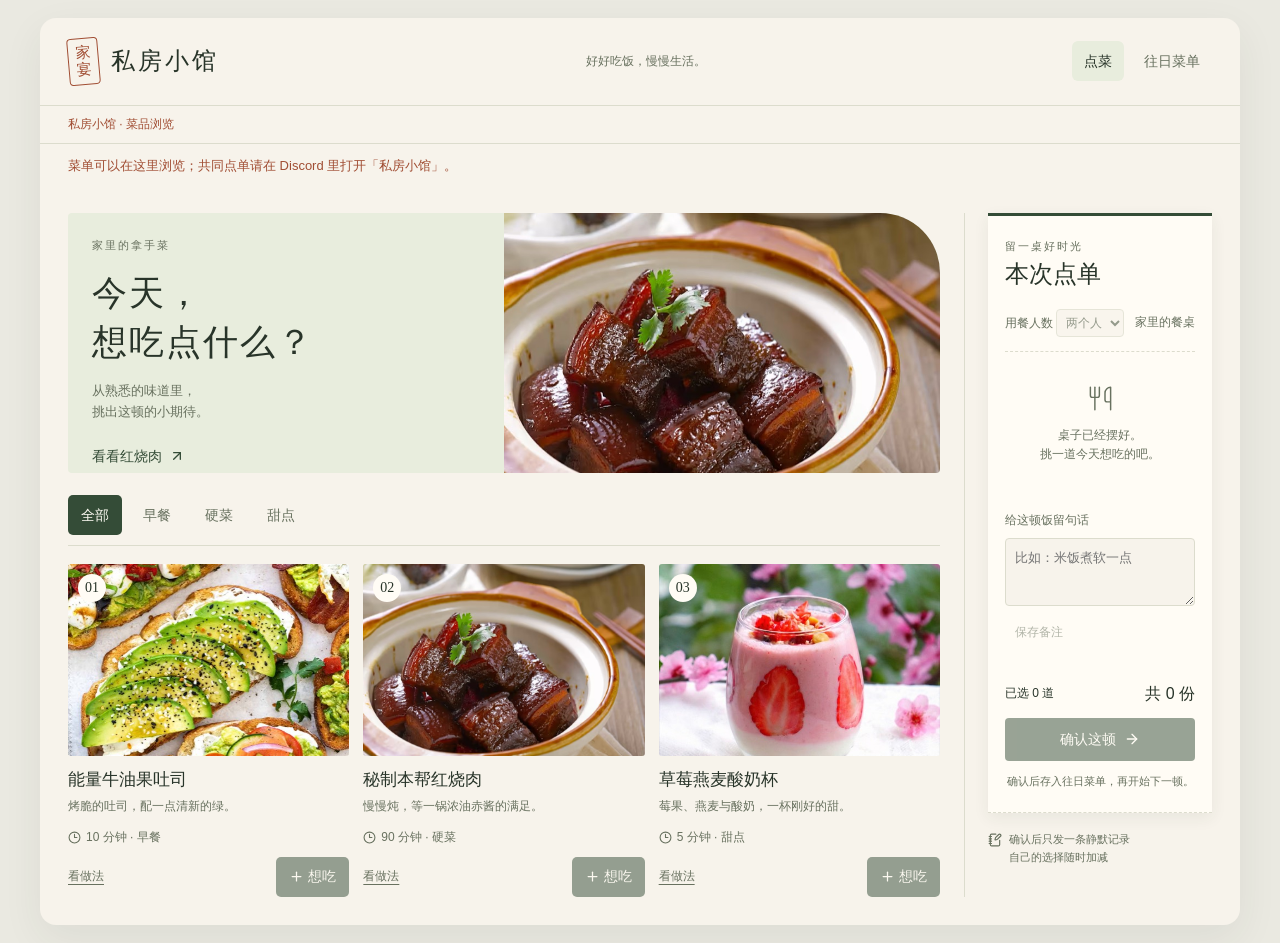
==== bistro/index.html @ d086c853 "发布私房小馆 Discord 菜单前台" ====
<!doctype html>
<html lang="zh-CN">
<head><meta charset="utf-8"><meta name="viewport" content="width=device-width,initial-scale=1,viewport-fit=cover"><meta name="color-scheme" content="light dark"><title>私房小馆 · 今天想吃什么</title><link rel="stylesheet" href="./style.css"><link rel="stylesheet" href="./app.css"><script type="module" src="./app.js"></script></head>
<body><div id="bistro-app"><div class="kitchen" aria-label="私房小馆"><header class="k-top"><div class="k-brand"><span class="k-seal" aria-hidden="true">家<br>宴</span>私房小馆</div><span class="k-caption">好好吃饭，慢慢生活。</span></header><div class="k-loading" role="status">正在摆好餐桌…</div></div></div><noscript>请开启 JavaScript 后打开私房小馆。</noscript></body>
</html>
---- bistro/style.css ----
#bistro-app .kitchen{--k-paper:light-dark(#f7f3eb,#242722);--k-panel:light-dark(#fffcf5,#30332c);--k-ink:light-dark(#283429,#ede9de);--k-sub:light-dark(#68715f,#b3b8a9);--k-rule:light-dark(#dcdccd,#4b5143);--k-green:light-dark(#344c37,#cedcb3);--k-on:light-dark(#fffdf5,#263020);--k-soft:light-dark(#e8eddd,#3b4434);--k-red:light-dark(#a14e34,#ecaa86);--k-shadow:light-dark(#2d392b12,#00000025);--k-photo-height:192px;background:var(--k-paper);color:var(--k-ink);font-family:-apple-system,BlinkMacSystemFont,"PingFang SC","Microsoft Yahei",sans-serif;font-size:14px;line-height:1.6;min-height:760px;container-type:inline-size;border-radius:16px;overflow:hidden;box-shadow:0 14px 40px var(--k-shadow)}
#bistro-app .kitchen *{box-sizing:border-box}
#bistro-app .kitchen [hidden]{display:none!important}
#bistro-app .kitchen h1,#bistro-app .kitchen h2,#bistro-app .kitchen h3,#bistro-app .kitchen p{margin:0}
#bistro-app .kitchen button,#bistro-app .kitchen select,#bistro-app .kitchen textarea{font:inherit;color:inherit}
#bistro-app .kitchen button{border:0;background:transparent;min-height:40px}
#bistro-app .kitchen button:disabled{opacity:.5;cursor:default}
#bistro-app .kitchen button:not(:disabled):hover{filter:brightness(.94)}
#bistro-app .k-top{padding:22px 116px 18px 28px;display:flex;align-items:center;gap:14px;border-bottom:1px solid var(--k-rule);flex-wrap:wrap}
#bistro-app .k-brand{font-family:"Songti SC","STSong",Georgia,serif;font-size:24px;font-weight:500;letter-spacing:3px;display:flex;align-items:center;gap:12px}
#bistro-app .k-seal{font-family:"Songti SC",serif;font-size:15px;letter-spacing:0;line-height:1.15;padding:5px 7px;border:1px solid var(--k-red);color:var(--k-red);border-radius:4px;transform:rotate(-5deg)}
#bistro-app .k-caption{font-size:12px;color:var(--k-sub)}
#bistro-app .k-preview{padding:3px 9px;border:1px solid var(--k-rule);border-radius:20px;font-size:11px;color:var(--k-sub)}
#bistro-app .k-layout{display:grid;grid-template-columns:minmax(0,1fr) 248px;gap:24px;padding:24px 28px 28px}
#bistro-app .k-main{min-width:0}
#bistro-app .k-hero{display:grid;grid-template-columns:1fr 1fr;min-height:238px;background:var(--k-soft);border-radius:4px 60px 4px 4px;overflow:hidden}
#bistro-app .k-hero-copy{padding:24px;display:flex;flex-direction:column;align-items:flex-start;justify-content:center;gap:14px}
#bistro-app .k-eyebrow{color:var(--k-sub);font-size:11px;letter-spacing:2px}
#bistro-app .k-hero h1{font:500 35px/1.4 "Songti SC","STSong",Georgia,serif;letter-spacing:2px}
#bistro-app .k-hero p{color:var(--k-sub);font-size:13px}
#bistro-app .k-hero img{display:block;width:100%;height:280px;min-height:238px;object-fit:cover}
#bistro-app .k-link{padding:0;display:inline-flex;align-items:center;gap:7px;color:var(--k-green)!important;border-bottom:1px solid var(--k-green)!important;border-radius:0}
#bistro-app .k-filters{display:flex;gap:8px;flex-wrap:wrap;align-items:center;margin:22px 0 18px;padding-bottom:10px;border-bottom:1px solid var(--k-rule)}
#bistro-app .k-filters button{padding:5px 13px;color:var(--k-sub);border-radius:5px}
#bistro-app .k-filters button[aria-pressed=true]{background:var(--k-green);color:var(--k-on)}
#bistro-app .k-grid{display:grid;grid-template-columns:repeat(3,minmax(0,1fr));gap:14px}
#bistro-app .k-dish{min-width:0}
#bistro-app .k-photo-button{padding:0;display:block;width:100%;position:relative;text-align:left;border-radius:3px;overflow:hidden;background:var(--k-soft)!important}
#bistro-app .k-photo-button img{width:100%;height:var(--k-photo-height);object-fit:cover;display:block}
#bistro-app .k-number{position:absolute;left:10px;top:10px;background:var(--k-panel);color:var(--k-ink);border-radius:50%;width:28px;height:28px;text-align:center;font:14px/28px Georgia,serif}
#bistro-app .k-dish h3{font:500 17px/1.45 "Songti SC","STSong",serif;margin:12px 0 4px}
#bistro-app .k-note{color:var(--k-sub);font-size:12px;margin:3px 0 12px!important}
#bistro-app .k-meta{display:flex;align-items:center;gap:5px;color:var(--k-sub);font-size:12px}
#bistro-app .k-meta svg{width:13px;height:13px}
#bistro-app .k-dish-bottom{display:flex;align-items:center;justify-content:space-between;gap:5px;margin-top:9px}
#bistro-app .k-add{background:var(--k-green)!important;color:var(--k-on)!important;display:inline-flex;align-items:center;justify-content:center;gap:4px;padding:7px 13px;border-radius:5px;white-space:nowrap}
#bistro-app .k-add svg{width:15px;height:15px}
#bistro-app .k-detail-link{color:var(--k-sub)!important;font-size:12px!important;padding:4px 0;text-decoration:underline;text-underline-offset:4px}
#bistro-app .k-side{border-left:1px solid var(--k-rule);padding-left:23px;min-width:0}
#bistro-app .k-ticket{background:var(--k-panel);padding:22px 17px;box-shadow:0 5px 15px var(--k-shadow);position:relative;border-top:3px solid var(--k-green);border-bottom:1px dashed var(--k-rule)}
#bistro-app .k-ticket h2{font:500 24px/1.5 "Songti SC","STSong",serif;margin-bottom:3px}
#bistro-app .k-table{display:flex;justify-content:space-between;align-items:center;border-bottom:1px dashed var(--k-rule);padding:14px 0;margin-bottom:8px}
#bistro-app .k-table label{font-size:12px;color:var(--k-sub)}
#bistro-app .k-table select{background:var(--k-paper);border:1px solid var(--k-rule);padding:5px;border-radius:4px;max-width:100%}
#bistro-app .k-empty{padding:25px 4px 31px;text-align:center;color:var(--k-sub);font-size:12px}
#bistro-app .k-empty svg{display:block;margin:0 auto 14px;width:27px;height:27px;stroke-width:1.3}
#bistro-app .k-order-row{padding:12px 0;border-bottom:1px dashed var(--k-rule)}
#bistro-app .k-order-row h3{font-size:13px;font-weight:500;margin-bottom:7px}
#bistro-app .k-quantity{display:flex;align-items:center;justify-content:space-between;font-size:12px;color:var(--k-sub)}
#bistro-app .k-stepper{display:flex;align-items:center;gap:10px}
#bistro-app .k-stepper button{width:30px;min-height:30px;border:1px solid var(--k-rule);border-radius:4px;background:var(--k-paper)}
#bistro-app .k-stepper span{font-variant-numeric:tabular-nums;color:var(--k-ink)}
#bistro-app .k-comment{display:grid;gap:7px;font-size:12px;color:var(--k-sub);margin:16px 0}
#bistro-app .k-comment textarea{width:100%;resize:vertical;min-height:68px;border:1px solid var(--k-rule);background:var(--k-paper);border-radius:4px;padding:9px;font-size:13px;color:var(--k-ink)}
#bistro-app .k-total{display:flex;justify-content:space-between;align-items:center;padding:12px 0;font-size:12px}
#bistro-app .k-total strong{font-weight:500;font-size:16px}
#bistro-app .k-confirm{background:var(--k-green)!important;color:var(--k-on)!important;display:flex;justify-content:center;align-items:center;gap:8px;width:100%;padding:10px;border-radius:4px}
#bistro-app .k-smallprint{font-size:11px;color:var(--k-sub);text-align:center;margin-top:12px!important}
#bistro-app .k-source{display:flex;gap:7px;align-items:flex-start;font-size:11px;color:var(--k-sub);padding-top:18px}
#bistro-app .k-source svg{width:14px;height:14px;flex-shrink:0;margin-top:2px}
#bistro-app .k-status{color:var(--k-green);font-size:12px;min-height:20px;margin-top:10px}
#bistro-app .k-detail{background:var(--k-panel);padding:22px;border-radius:6px}
#bistro-app .k-detail-top{display:grid;grid-template-columns:1fr 1fr;gap:22px;margin-top:18px}
#bistro-app .k-detail-top img{width:100%;aspect-ratio:1;object-fit:cover;border-radius:4px}
#bistro-app .k-detail h2{font:500 29px/1.4 "Songti SC","STSong",serif;margin:12px 0}
#bistro-app .k-detail h3{font-size:14px;font-weight:500;margin-top:16px}
#bistro-app .k-detail ul,#bistro-app .k-detail ol{padding-left:21px;margin:10px 0 20px}
#bistro-app .k-detail li{margin-bottom:7px}
#bistro-app .k-back{padding:0!important;display:inline-flex;align-items:center;gap:6px;color:var(--k-sub)!important}
#bistro-app .k-book-intro{display:flex;justify-content:space-between;align-items:flex-end;gap:20px;margin:0 0 19px}
#bistro-app .k-book-intro h1{font:500 33px/1.4 "Songti SC","STSong",serif;letter-spacing:2px}
#bistro-app .k-spread{display:grid;grid-template-columns:1fr 1fr;min-height:402px;background:var(--k-panel);box-shadow:0 8px 18px var(--k-shadow)}
#bistro-app .k-spread>img{width:100%;height:100%;min-height:402px;object-fit:cover}
#bistro-app .k-page{padding:24px;background:linear-gradient(90deg,var(--k-shadow),transparent 15%),var(--k-panel);display:flex;flex-direction:column;align-items:flex-start;gap:13px;min-width:0}
#bistro-app .k-page h2{font:500 30px/1.5 "Songti SC","STSong",serif;letter-spacing:2px}
#bistro-app .k-page .k-desc{font-size:13px;color:var(--k-sub)}
#bistro-app .k-page ul{padding-left:18px;font-size:12px;margin:0;color:var(--k-sub)}
#bistro-app .k-page .k-add{margin-top:auto}
#bistro-app .k-book-nav{display:grid;grid-template-columns:repeat(3,minmax(0,1fr));gap:8px;margin-top:18px}
#bistro-app .k-book-nav button{display:flex;flex-direction:column;align-items:flex-start;gap:7px;padding:10px;text-align:left;border-top:2px solid var(--k-rule);font-size:12px}
#bistro-app .k-book-nav button[aria-pressed=true]{border-color:var(--k-green);background:var(--k-soft)}
#bistro-app .k-book-nav .k-page-num{color:var(--k-sub);font:12px Georgia,serif}
#bistro-app .k-receipt{padding:12px 0}
#bistro-app .k-receipt h3{font-size:14px;font-weight:500;margin:10px 0}
#bistro-app .k-receipt p{font-size:12px;white-space:pre-wrap;overflow-wrap:anywhere;margin:10px 0}
#bistro-app .k-receipt ul{padding-left:16px;font-size:13px}
#bistro-app .k-receipt li{margin-bottom:10px}
#bistro-app .k-receipt svg{color:var(--k-green);width:26px;height:26px}
@container(max-width:820px){#bistro-app .k-layout{grid-template-columns:minmax(0,1fr) 218px;gap:18px;padding:20px}#bistro-app .k-side{padding-left:17px}#bistro-app .k-hero-copy{padding:20px}#bistro-app .k-hero h1{font-size:29px}#bistro-app .k-grid{grid-template-columns:1fr}#bistro-app .k-dish{display:grid;grid-template-columns:120px 1fr;gap:14px;border-bottom:1px solid var(--k-rule);padding-bottom:14px}#bistro-app .k-photo-button img{height:140px}#bistro-app .k-dish h3{margin-top:4px}#bistro-app .k-note{margin-bottom:6px!important}#bistro-app .k-spread{grid-template-columns:1fr}#bistro-app .k-spread>img{height:225px;min-height:0}#bistro-app .k-page{padding:22px}#bistro-app .k-book-nav{gap:4px}#bistro-app .k-book-nav button{padding:6px}#bistro-app .k-detail-top{grid-template-columns:1fr}#bistro-app .k-detail-top img{aspect-ratio:1.8}}
@container(max-width:600px){#bistro-app .k-top{padding:20px 104px 15px 18px;gap:8px}#bistro-app .k-brand{font-size:18px;letter-spacing:1px;gap:8px;white-space:nowrap}#bistro-app .k-caption{display:none}#bistro-app .k-layout{grid-template-columns:1fr;padding:18px;gap:25px}#bistro-app .k-side{border-left:0;border-top:1px solid var(--k-rule);padding:22px 0 0}#bistro-app .k-hero{min-height:205px;grid-template-columns:1.05fr 1fr;border-top-right-radius:36px}#bistro-app .k-hero img{min-height:205px}#bistro-app .k-hero-copy{padding:16px;gap:10px}#bistro-app .k-hero h1{font-size:26px}#bistro-app .k-hero p{font-size:12px}#bistro-app .k-filters{gap:3px}#bistro-app .k-filters button{padding:6px 10px}#bistro-app .k-dish{grid-template-columns:105px 1fr;gap:12px}#bistro-app .k-photo-button img{height:142px}#bistro-app .k-dish h3{font-size:17px}#bistro-app .k-book-intro h1{font-size:28px}#bistro-app .k-detail{padding:17px}#bistro-app .k-comment textarea{font-size:16px}}
@container(max-width:400px){#bistro-app .k-hero{grid-template-columns:1fr}#bistro-app .k-hero img{order:-1;height:170px;min-height:170px}#bistro-app .k-hero-copy{padding:20px}#bistro-app .k-hero h1 br{display:none}#bistro-app .k-hero p br{display:none}}
@container(max-width:600px){#bistro-app .k-brand{font-size:18px;letter-spacing:1px;gap:8px}#bistro-app .k-hero img{height:100%}}
@media(pointer:coarse){#bistro-app .kitchen button{min-height:44px}#bistro-app .k-stepper button{width:44px}#bistro-app .k-table select{font-size:16px}}
---- bistro/app.css ----
:root{color-scheme:light dark}body{margin:0;padding:18px;background:light-dark(#eae9e1,#1c201b)}#bistro-app{max-width:1200px;margin:auto}#bistro-app .kitchen{min-height:calc(100dvh - 36px)}#bistro-app button,#bistro-app select{cursor:pointer}#bistro-app button:focus-visible,#bistro-app select:focus-visible,#bistro-app textarea:focus-visible{outline:3px solid var(--k-red);outline-offset:3px}#bistro-app .k-top{padding:20px 28px;justify-content:space-between}#bistro-app .k-header-links{display:flex;gap:8px;align-items:center;flex-wrap:wrap}#bistro-app .k-header-links button{padding:5px 12px;border-radius:6px;color:var(--k-sub)}#bistro-app .k-header-links button[aria-pressed=true]{color:var(--k-ink);background:var(--k-soft)}#bistro-app .k-layout{padding-top:25px}#bistro-app .k-hero{height:260px}#bistro-app .k-hero img{height:260px;min-height:0}#bistro-app .k-connect{margin:0;padding:9px 28px;border-bottom:1px solid var(--k-rule);color:var(--k-sub);font-size:12px;display:flex;align-items:center;justify-content:space-between;gap:12px;flex-wrap:wrap}#bistro-app .k-connect button{min-height:30px;padding:0 7px;color:var(--k-green);text-decoration:underline;text-underline-offset:4px}#bistro-app .k-connect-error{color:var(--k-red)}#bistro-app .k-loading{padding:50px 30px;text-align:center}#bistro-app .k-notice{margin:0 28px;color:var(--k-red);font-size:13px;min-height:0}#bistro-app .k-notice:not(:empty){padding:12px 0}#bistro-app .k-history{padding:24px 28px;display:grid;grid-template-columns:repeat(auto-fit,minmax(min(280px,100%),1fr));gap:20px}#bistro-app .k-history article{border-top:3px solid var(--k-green);background:var(--k-panel);padding:22px;box-shadow:0 4px 10px var(--k-shadow)}#bistro-app .k-history h2{font:500 22px/1.5 'Songti SC',serif;margin:6px 0 16px}#bistro-app .k-history ul{padding-left:20px}#bistro-app .k-history li{margin:8px 0}#bistro-app .k-history p{font-size:12px;color:var(--k-sub);white-space:pre-wrap;overflow-wrap:anywhere}#bistro-app .k-history a,#bistro-app .k-receipt a{display:inline-block;color:var(--k-green);font-size:12px;margin-top:10px;text-underline-offset:4px}#bistro-app .k-order-person{font-size:11px;color:var(--k-sub);overflow-wrap:anywhere}#bistro-app .k-person-choice{display:flex;justify-content:space-between;gap:10px;margin-top:7px}#bistro-app .k-status{min-height:0}#bistro-app .k-mine{font-size:11px;color:var(--k-sub)}#bistro-app .k-save-note{border:1px solid var(--k-rule);border-radius:5px;padding:4px 10px!important;justify-self:start}#bistro-app .k-own-note{font-size:12px;color:var(--k-sub);border-bottom:1px dashed var(--k-rule);padding:12px 0;overflow-wrap:anywhere;white-space:pre-wrap}#bistro-app .k-empty-page{padding:30px;text-align:center;color:var(--k-sub)}#bistro-app .k-error-box{margin:28px;padding:30px;background:var(--k-panel)}#bistro-app .k-error-box h2{font-family:'Songti SC',serif;font-weight:500}#bistro-app .k-error-box p{margin:15px 0}#bistro-app .k-mobile-cart{display:none}#bistro-app .k-receipt p{margin:12px 0}#bistro-app .k-muted{color:var(--k-sub);font-size:12px}
@media(min-width:1000px){#bistro-app .k-ticket{position:sticky;top:18px}}@media(max-width:650px){body{padding:0}#bistro-app .kitchen{border-radius:0;min-height:100dvh}#bistro-app .k-top{padding:17px 18px}#bistro-app .k-brand{font-size:21px;letter-spacing:2px}#bistro-app .k-header-links{gap:2px}#bistro-app .k-header-links button{padding:4px 9px;font-size:12px}#bistro-app .k-connect{padding:9px 18px}#bistro-app .k-notice{margin:0 18px}#bistro-app .k-hero{height:auto}#bistro-app .k-hero img{height:220px}#bistro-app .k-mobile-cart{display:flex;align-items:center;gap:7px;padding:8px 14px;background:var(--k-green);color:var(--k-on);border-radius:5px;margin:18px 0 0}#bistro-app .k-history{padding:20px 18px}}@media(max-width:420px){#bistro-app .k-top{align-items:flex-start}#bistro-app .k-brand{font-size:18px;gap:7px;letter-spacing:1px}#bistro-app .k-header-links{margin-left:auto}#bistro-app .k-hero img{height:170px}}@media(prefers-reduced-motion:no-preference){#bistro-app .k-add,#bistro-app .k-photo-button{transition:filter .15s ease,transform .15s ease}#bistro-app .k-add:active{transform:scale(.97)}}
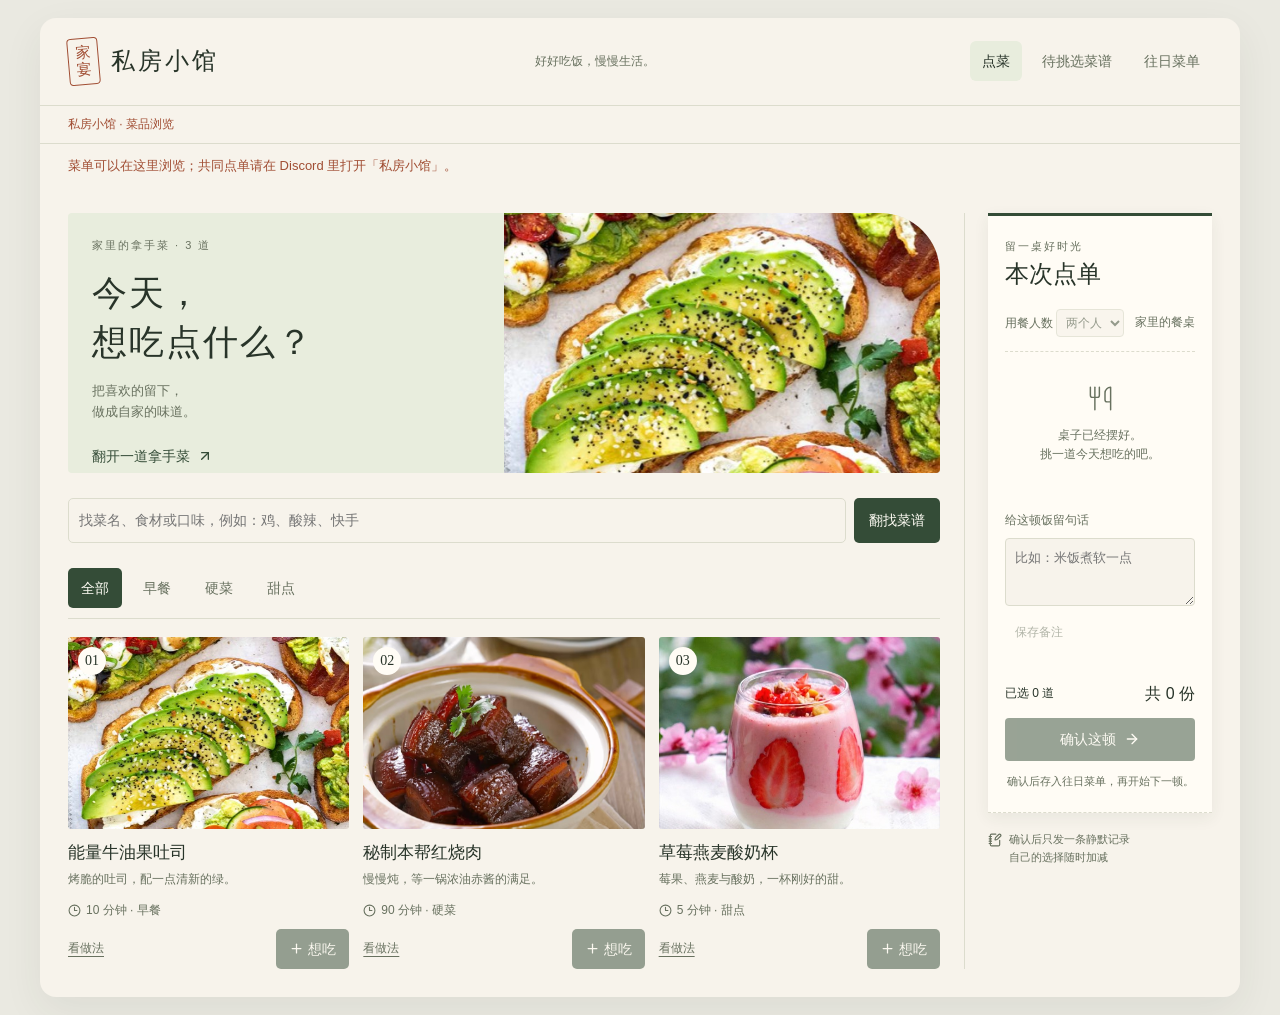
==== commit 92ff3977: "为菜单资源增加内容版本，更新 Discord 缓存" ====
--- a/bistro/index.html
+++ b/bistro/index.html
@@ -1,5 +1,5 @@
 <!doctype html>
 <html lang="zh-CN">
-<head><meta charset="utf-8"><meta name="viewport" content="width=device-width,initial-scale=1,viewport-fit=cover"><meta name="color-scheme" content="light dark"><title>私房小馆 · 今天想吃什么</title><link rel="stylesheet" href="./style.css"><link rel="stylesheet" href="./app.css"><script type="module" src="./app.js"></script></head>
+<head><meta charset="utf-8"><meta name="viewport" content="width=device-width,initial-scale=1,viewport-fit=cover"><meta name="color-scheme" content="light dark"><title>私房小馆 · 今天想吃什么</title><link rel="stylesheet" href="./style.css?v=023e2b88779f"><link rel="stylesheet" href="./app.css?v=79881bac53c3"><script type="module" src="./app.js?v=4d6b7c9e2bda"></script></head>
 <body><div id="bistro-app"><div class="kitchen" aria-label="私房小馆"><header class="k-top"><div class="k-brand"><span class="k-seal" aria-hidden="true">家<br>宴</span>私房小馆</div><span class="k-caption">好好吃饭，慢慢生活。</span></header><div class="k-loading" role="status">正在摆好餐桌…</div></div></div><noscript>请开启 JavaScript 后打开私房小馆。</noscript></body>
 </html>
--- a/bistro/app.css
+++ b/bistro/app.css
@@ -1,2 +1,5 @@
 :root{color-scheme:light dark}body{margin:0;padding:18px;background:light-dark(#eae9e1,#1c201b)}#bistro-app{max-width:1200px;margin:auto}#bistro-app .kitchen{min-height:calc(100dvh - 36px)}#bistro-app button,#bistro-app select{cursor:pointer}#bistro-app button:focus-visible,#bistro-app select:focus-visible,#bistro-app textarea:focus-visible{outline:3px solid var(--k-red);outline-offset:3px}#bistro-app .k-top{padding:20px 28px;justify-content:space-between}#bistro-app .k-header-links{display:flex;gap:8px;align-items:center;flex-wrap:wrap}#bistro-app .k-header-links button{padding:5px 12px;border-radius:6px;color:var(--k-sub)}#bistro-app .k-header-links button[aria-pressed=true]{color:var(--k-ink);background:var(--k-soft)}#bistro-app .k-layout{padding-top:25px}#bistro-app .k-hero{height:260px}#bistro-app .k-hero img{height:260px;min-height:0}#bistro-app .k-connect{margin:0;padding:9px 28px;border-bottom:1px solid var(--k-rule);color:var(--k-sub);font-size:12px;display:flex;align-items:center;justify-content:space-between;gap:12px;flex-wrap:wrap}#bistro-app .k-connect button{min-height:30px;padding:0 7px;color:var(--k-green);text-decoration:underline;text-underline-offset:4px}#bistro-app .k-connect-error{color:var(--k-red)}#bistro-app .k-loading{padding:50px 30px;text-align:center}#bistro-app .k-notice{margin:0 28px;color:var(--k-red);font-size:13px;min-height:0}#bistro-app .k-notice:not(:empty){padding:12px 0}#bistro-app .k-history{padding:24px 28px;display:grid;grid-template-columns:repeat(auto-fit,minmax(min(280px,100%),1fr));gap:20px}#bistro-app .k-history article{border-top:3px solid var(--k-green);background:var(--k-panel);padding:22px;box-shadow:0 4px 10px var(--k-shadow)}#bistro-app .k-history h2{font:500 22px/1.5 'Songti SC',serif;margin:6px 0 16px}#bistro-app .k-history ul{padding-left:20px}#bistro-app .k-history li{margin:8px 0}#bistro-app .k-history p{font-size:12px;color:var(--k-sub);white-space:pre-wrap;overflow-wrap:anywhere}#bistro-app .k-history a,#bistro-app .k-receipt a{display:inline-block;color:var(--k-green);font-size:12px;margin-top:10px;text-underline-offset:4px}#bistro-app .k-order-person{font-size:11px;color:var(--k-sub);overflow-wrap:anywhere}#bistro-app .k-person-choice{display:flex;justify-content:space-between;gap:10px;margin-top:7px}#bistro-app .k-status{min-height:0}#bistro-app .k-mine{font-size:11px;color:var(--k-sub)}#bistro-app .k-save-note{border:1px solid var(--k-rule);border-radius:5px;padding:4px 10px!important;justify-self:start}#bistro-app .k-own-note{font-size:12px;color:var(--k-sub);border-bottom:1px dashed var(--k-rule);padding:12px 0;overflow-wrap:anywhere;white-space:pre-wrap}#bistro-app .k-empty-page{padding:30px;text-align:center;color:var(--k-sub)}#bistro-app .k-error-box{margin:28px;padding:30px;background:var(--k-panel)}#bistro-app .k-error-box h2{font-family:'Songti SC',serif;font-weight:500}#bistro-app .k-error-box p{margin:15px 0}#bistro-app .k-mobile-cart{display:none}#bistro-app .k-receipt p{margin:12px 0}#bistro-app .k-muted{color:var(--k-sub);font-size:12px}
 @media(min-width:1000px){#bistro-app .k-ticket{position:sticky;top:18px}}@media(max-width:650px){body{padding:0}#bistro-app .kitchen{border-radius:0;min-height:100dvh}#bistro-app .k-top{padding:17px 18px}#bistro-app .k-brand{font-size:21px;letter-spacing:2px}#bistro-app .k-header-links{gap:2px}#bistro-app .k-header-links button{padding:4px 9px;font-size:12px}#bistro-app .k-connect{padding:9px 18px}#bistro-app .k-notice{margin:0 18px}#bistro-app .k-hero{height:auto}#bistro-app .k-hero img{height:220px}#bistro-app .k-mobile-cart{display:flex;align-items:center;gap:7px;padding:8px 14px;background:var(--k-green);color:var(--k-on);border-radius:5px;margin:18px 0 0}#bistro-app .k-history{padding:20px 18px}}@media(max-width:420px){#bistro-app .k-top{align-items:flex-start}#bistro-app .k-brand{font-size:18px;gap:7px;letter-spacing:1px}#bistro-app .k-header-links{margin-left:auto}#bistro-app .k-hero img{height:170px}}@media(prefers-reduced-motion:no-preference){#bistro-app .k-add,#bistro-app .k-photo-button{transition:filter .15s ease,transform .15s ease}#bistro-app .k-add:active{transform:scale(.97)}}
+#bistro-app .k-tools{display:flex;flex-wrap:wrap;align-items:center;gap:12px}#bistro-app .k-tools button{padding:9px 14px;border:1px solid var(--k-rule);border-radius:5px}#bistro-app .k-danger{color:var(--k-red)}#bistro-app .k-search{display:flex;gap:8px;margin:25px 0;flex-wrap:wrap}#bistro-app input{font:inherit;color:var(--k-ink);background:var(--k-bg);border:1px solid var(--k-rule);border-radius:5px;padding:10px;min-width:0}#bistro-app .k-search input{flex:1;min-width:180px}#bistro-app .k-search button{background:var(--k-green);color:var(--k-on);padding:8px 15px;border-radius:5px}#bistro-app .k-no-photo{display:flex;flex-direction:column;justify-content:center;align-items:center;gap:15px;min-height:200px;width:100%;background:repeating-linear-gradient(0deg,transparent,transparent 28px,#ac9f7820 29px),var(--k-soft);color:var(--k-green);padding:18px;box-sizing:border-box}#bistro-app .k-no-photo span{font-size:11px;letter-spacing:5px}#bistro-app .k-no-photo strong{font:500 28px/1.5 'Songti SC',serif}#bistro-app .k-no-photo small{font-size:11px;color:var(--k-sub)}#bistro-app .k-hero>.k-no-photo{height:260px}#bistro-app .k-section-title{padding:8px 0 22px}#bistro-app .k-section-title h1,#bistro-app .k-management h1{font:500 32px/1.5 'Songti SC',serif;margin:8px 0}#bistro-app .k-section-title p,#bistro-app .k-management>p{font-size:14px;color:var(--k-sub);line-height:1.8}#bistro-app .k-management,#bistro-app .k-editor{padding:30px;max-width:1000px;margin:auto}#bistro-app .k-manage-list{margin-top:25px;display:grid;gap:12px}#bistro-app .k-manage-list article{display:flex;align-items:center;gap:18px;border-top:1px solid var(--k-rule);padding:15px 0}#bistro-app .k-manage-list img,#bistro-app .k-manage-list .k-no-photo{width:90px;height:90px;min-height:0;object-fit:cover;border-radius:5px;flex-shrink:0}#bistro-app .k-manage-list .k-no-photo span,#bistro-app .k-manage-list .k-no-photo small{display:none}#bistro-app .k-manage-list .k-no-photo strong{font-size:14px}#bistro-app .k-manage-list article>div:nth-child(2){flex:1}#bistro-app .k-manage-list p{font-size:12px;color:var(--k-sub)}#bistro-app .k-editor-top{display:grid;grid-template-columns:1fr 1.3fr;gap:32px}#bistro-app .k-editor-photo img{width:100%;height:300px;object-fit:cover;border-radius:6px}#bistro-app .k-editor-photo{display:flex;flex-direction:column;align-items:stretch;gap:12px}#bistro-app .k-editor-photo small{font-size:12px;color:var(--k-sub)}#bistro-app .k-editor label{display:grid;gap:8px;font-size:13px;font-weight:600;margin-bottom:16px}#bistro-app .k-editor textarea{min-height:90px;padding:12px;font:400 14px/1.7 system-ui;color:var(--k-ink);background:var(--k-bg);border:1px solid var(--k-rule);border-radius:5px;resize:vertical;box-sizing:border-box;width:100%}#bistro-app .k-editor-copy{display:grid;grid-template-columns:1fr 1.3fr;gap:32px;margin-top:30px}#bistro-app .k-editor-copy textarea{min-height:280px}#bistro-app .k-file-button{background:var(--k-green);color:var(--k-on);text-align:center;padding:12px;border-radius:5px;cursor:pointer}#bistro-app .k-file-button input{font-size:12px;background:transparent;color:inherit;border:none;padding:0}#bistro-app .k-tags{display:flex;gap:6px;flex-wrap:wrap}#bistro-app .k-tags span{font-size:11px;background:var(--k-soft);padding:4px 9px;border-radius:20px}#bistro-app .k-modal{position:fixed;inset:0;background:#0008;display:grid;place-items:center;z-index:10;padding:20px}#bistro-app .k-modal>div{max-width:430px;background:var(--k-bg);padding:28px;border-radius:8px}#bistro-app .k-modal p{margin:16px 0;line-height:1.8}#bistro-app button:disabled{opacity:.5;cursor:default}#bistro-app .k-detail li{white-space:pre-wrap;overflow-wrap:anywhere}#bistro-app .k-hero .k-no-photo{min-width:0}
+@media(max-width:650px){#bistro-app .k-editor-top,#bistro-app .k-editor-copy{grid-template-columns:1fr;gap:18px}#bistro-app .k-management,#bistro-app .k-editor{padding:20px 18px}#bistro-app .k-manage-list article{flex-wrap:wrap}#bistro-app .k-editor-photo img{height:220px}#bistro-app .k-hero>.k-no-photo{height:200px}#bistro-app .k-top{flex-wrap:wrap}#bistro-app .k-header-links{margin-left:0}}
+#bistro-app .k-ai-link{font-size:12px;color:var(--k-sub);text-decoration:underline;text-underline-offset:4px;margin-bottom:12px}#bistro-app .k-ai-result{padding:18px;background:var(--k-soft);margin:12px 0;line-height:1.8}#bistro-app .k-modal>form{max-width:430px;background:var(--k-bg);padding:28px;border-radius:8px}#bistro-app .k-modal textarea{box-sizing:border-box;width:100%;min-height:100px;background:var(--k-soft);color:var(--k-ink);padding:12px;font:inherit;border:1px solid var(--k-rule)}
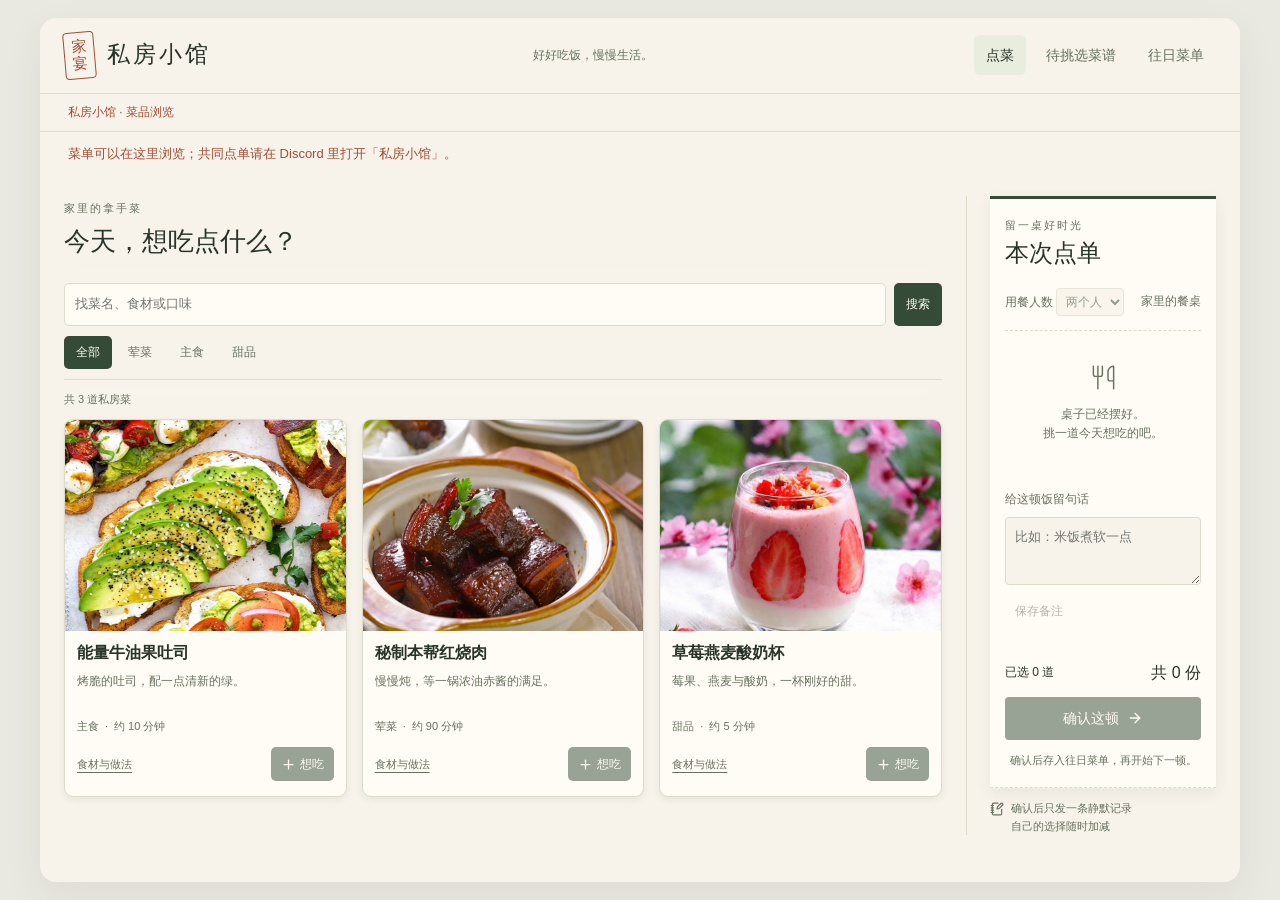
==== commit 5df59c8c: "Redesign bistro browsing with sticky menu filters and recipe overlays" ====
--- a/bistro/index.html
+++ b/bistro/index.html
@@ -1,5 +1,5 @@
 <!doctype html>
 <html lang="zh-CN">
-<head><meta charset="utf-8"><meta name="viewport" content="width=device-width,initial-scale=1,viewport-fit=cover"><meta name="color-scheme" content="light dark"><title>私房小馆 · 今天想吃什么</title><link rel="stylesheet" href="./style.css?v=023e2b88779f"><link rel="stylesheet" href="./app.css?v=79881bac53c3"><script type="module" src="./app.js?v=4d6b7c9e2bda"></script></head>
+<head><meta charset="utf-8"><meta name="viewport" content="width=device-width,initial-scale=1,viewport-fit=cover"><meta name="color-scheme" content="light dark"><title>私房小馆 · 今天想吃什么</title><link rel="stylesheet" href="./style.css?v=3f7c76dc5117"><link rel="stylesheet" href="./app.css?v=2f7aa486238c"><script type="module" src="./app.js?v=6e01ffc1e6b0"></script></head>
 <body><div id="bistro-app"><div class="kitchen" aria-label="私房小馆"><header class="k-top"><div class="k-brand"><span class="k-seal" aria-hidden="true">家<br>宴</span>私房小馆</div><span class="k-caption">好好吃饭，慢慢生活。</span></header><div class="k-loading" role="status">正在摆好餐桌…</div></div></div><noscript>请开启 JavaScript 后打开私房小馆。</noscript></body>
 </html>
--- a/bistro/style.css
+++ b/bistro/style.css
@@ -1,5 +1,5 @@
 
-#bistro-app .kitchen{--k-paper:light-dark(#f7f3eb,#242722);--k-panel:light-dark(#fffcf5,#30332c);--k-ink:light-dark(#283429,#ede9de);--k-sub:light-dark(#68715f,#b3b8a9);--k-rule:light-dark(#dcdccd,#4b5143);--k-green:light-dark(#344c37,#cedcb3);--k-on:light-dark(#fffdf5,#263020);--k-soft:light-dark(#e8eddd,#3b4434);--k-red:light-dark(#a14e34,#ecaa86);--k-shadow:light-dark(#2d392b12,#00000025);--k-photo-height:192px;background:var(--k-paper);color:var(--k-ink);font-family:-apple-system,BlinkMacSystemFont,"PingFang SC","Microsoft Yahei",sans-serif;font-size:14px;line-height:1.6;min-height:760px;container-type:inline-size;border-radius:16px;overflow:hidden;box-shadow:0 14px 40px var(--k-shadow)}
+#bistro-app .kitchen{--k-paper:light-dark(#f7f3eb,#242722);--k-panel:light-dark(#fffcf5,#30332c);--k-ink:light-dark(#283429,#ede9de);--k-sub:light-dark(#68715f,#b3b8a9);--k-rule:light-dark(#dcdccd,#4b5143);--k-green:light-dark(#344c37,#cedcb3);--k-on:light-dark(#fffdf5,#263020);--k-soft:light-dark(#e8eddd,#3b4434);--k-red:light-dark(#a14e34,#ecaa86);--k-shadow:light-dark(#2d392b12,#00000025);--k-photo-height:192px;background:var(--k-paper);color:var(--k-ink);font-family:-apple-system,BlinkMacSystemFont,"PingFang SC","Microsoft Yahei",sans-serif;font-size:14px;line-height:1.6;min-height:760px;border-radius:16px;overflow:clip;box-shadow:0 14px 40px var(--k-shadow)}
 #bistro-app .kitchen *{box-sizing:border-box}
 #bistro-app .kitchen [hidden]{display:none!important}
 #bistro-app .kitchen h1,#bistro-app .kitchen h2,#bistro-app .kitchen h3,#bistro-app .kitchen p{margin:0}
@@ -87,8 +87,8 @@
 #bistro-app .k-receipt ul{padding-left:16px;font-size:13px}
 #bistro-app .k-receipt li{margin-bottom:10px}
 #bistro-app .k-receipt svg{color:var(--k-green);width:26px;height:26px}
-@container(max-width:820px){#bistro-app .k-layout{grid-template-columns:minmax(0,1fr) 218px;gap:18px;padding:20px}#bistro-app .k-side{padding-left:17px}#bistro-app .k-hero-copy{padding:20px}#bistro-app .k-hero h1{font-size:29px}#bistro-app .k-grid{grid-template-columns:1fr}#bistro-app .k-dish{display:grid;grid-template-columns:120px 1fr;gap:14px;border-bottom:1px solid var(--k-rule);padding-bottom:14px}#bistro-app .k-photo-button img{height:140px}#bistro-app .k-dish h3{margin-top:4px}#bistro-app .k-note{margin-bottom:6px!important}#bistro-app .k-spread{grid-template-columns:1fr}#bistro-app .k-spread>img{height:225px;min-height:0}#bistro-app .k-page{padding:22px}#bistro-app .k-book-nav{gap:4px}#bistro-app .k-book-nav button{padding:6px}#bistro-app .k-detail-top{grid-template-columns:1fr}#bistro-app .k-detail-top img{aspect-ratio:1.8}}
-@container(max-width:600px){#bistro-app .k-top{padding:20px 104px 15px 18px;gap:8px}#bistro-app .k-brand{font-size:18px;letter-spacing:1px;gap:8px;white-space:nowrap}#bistro-app .k-caption{display:none}#bistro-app .k-layout{grid-template-columns:1fr;padding:18px;gap:25px}#bistro-app .k-side{border-left:0;border-top:1px solid var(--k-rule);padding:22px 0 0}#bistro-app .k-hero{min-height:205px;grid-template-columns:1.05fr 1fr;border-top-right-radius:36px}#bistro-app .k-hero img{min-height:205px}#bistro-app .k-hero-copy{padding:16px;gap:10px}#bistro-app .k-hero h1{font-size:26px}#bistro-app .k-hero p{font-size:12px}#bistro-app .k-filters{gap:3px}#bistro-app .k-filters button{padding:6px 10px}#bistro-app .k-dish{grid-template-columns:105px 1fr;gap:12px}#bistro-app .k-photo-button img{height:142px}#bistro-app .k-dish h3{font-size:17px}#bistro-app .k-book-intro h1{font-size:28px}#bistro-app .k-detail{padding:17px}#bistro-app .k-comment textarea{font-size:16px}}
-@container(max-width:400px){#bistro-app .k-hero{grid-template-columns:1fr}#bistro-app .k-hero img{order:-1;height:170px;min-height:170px}#bistro-app .k-hero-copy{padding:20px}#bistro-app .k-hero h1 br{display:none}#bistro-app .k-hero p br{display:none}}
-@container(max-width:600px){#bistro-app .k-brand{font-size:18px;letter-spacing:1px;gap:8px}#bistro-app .k-hero img{height:100%}}
+@media(max-width:820px){#bistro-app .k-layout{grid-template-columns:minmax(0,1fr) 218px;gap:18px;padding:20px}#bistro-app .k-side{padding-left:17px}#bistro-app .k-hero-copy{padding:20px}#bistro-app .k-hero h1{font-size:29px}#bistro-app .k-grid{grid-template-columns:1fr}#bistro-app .k-dish{display:grid;grid-template-columns:120px 1fr;gap:14px;border-bottom:1px solid var(--k-rule);padding-bottom:14px}#bistro-app .k-photo-button img{height:140px}#bistro-app .k-dish h3{margin-top:4px}#bistro-app .k-note{margin-bottom:6px!important}#bistro-app .k-spread{grid-template-columns:1fr}#bistro-app .k-spread>img{height:225px;min-height:0}#bistro-app .k-page{padding:22px}#bistro-app .k-book-nav{gap:4px}#bistro-app .k-book-nav button{padding:6px}#bistro-app .k-detail-top{grid-template-columns:1fr}#bistro-app .k-detail-top img{aspect-ratio:1.8}}
+@media(max-width:600px){#bistro-app .k-top{padding:20px 104px 15px 18px;gap:8px}#bistro-app .k-brand{font-size:18px;letter-spacing:1px;gap:8px;white-space:nowrap}#bistro-app .k-caption{display:none}#bistro-app .k-layout{grid-template-columns:1fr;padding:18px;gap:25px}#bistro-app .k-side{border-left:0;border-top:1px solid var(--k-rule);padding:22px 0 0}#bistro-app .k-hero{min-height:205px;grid-template-columns:1.05fr 1fr;border-top-right-radius:36px}#bistro-app .k-hero img{min-height:205px}#bistro-app .k-hero-copy{padding:16px;gap:10px}#bistro-app .k-hero h1{font-size:26px}#bistro-app .k-hero p{font-size:12px}#bistro-app .k-filters{gap:3px}#bistro-app .k-filters button{padding:6px 10px}#bistro-app .k-dish{grid-template-columns:105px 1fr;gap:12px}#bistro-app .k-photo-button img{height:142px}#bistro-app .k-dish h3{font-size:17px}#bistro-app .k-book-intro h1{font-size:28px}#bistro-app .k-detail{padding:17px}#bistro-app .k-comment textarea{font-size:16px}}
+@media(max-width:400px){#bistro-app .k-hero{grid-template-columns:1fr}#bistro-app .k-hero img{order:-1;height:170px;min-height:170px}#bistro-app .k-hero-copy{padding:20px}#bistro-app .k-hero h1 br{display:none}#bistro-app .k-hero p br{display:none}}
+@media(max-width:600px){#bistro-app .k-brand{font-size:18px;letter-spacing:1px;gap:8px}#bistro-app .k-hero img{height:100%}}
 @media(pointer:coarse){#bistro-app .kitchen button{min-height:44px}#bistro-app .k-stepper button{width:44px}#bistro-app .k-table select{font-size:16px}}
--- a/bistro/app.css
+++ b/bistro/app.css
@@ -3,3 +3,18 @@
 #bistro-app .k-tools{display:flex;flex-wrap:wrap;align-items:center;gap:12px}#bistro-app .k-tools button{padding:9px 14px;border:1px solid var(--k-rule);border-radius:5px}#bistro-app .k-danger{color:var(--k-red)}#bistro-app .k-search{display:flex;gap:8px;margin:25px 0;flex-wrap:wrap}#bistro-app input{font:inherit;color:var(--k-ink);background:var(--k-bg);border:1px solid var(--k-rule);border-radius:5px;padding:10px;min-width:0}#bistro-app .k-search input{flex:1;min-width:180px}#bistro-app .k-search button{background:var(--k-green);color:var(--k-on);padding:8px 15px;border-radius:5px}#bistro-app .k-no-photo{display:flex;flex-direction:column;justify-content:center;align-items:center;gap:15px;min-height:200px;width:100%;background:repeating-linear-gradient(0deg,transparent,transparent 28px,#ac9f7820 29px),var(--k-soft);color:var(--k-green);padding:18px;box-sizing:border-box}#bistro-app .k-no-photo span{font-size:11px;letter-spacing:5px}#bistro-app .k-no-photo strong{font:500 28px/1.5 'Songti SC',serif}#bistro-app .k-no-photo small{font-size:11px;color:var(--k-sub)}#bistro-app .k-hero>.k-no-photo{height:260px}#bistro-app .k-section-title{padding:8px 0 22px}#bistro-app .k-section-title h1,#bistro-app .k-management h1{font:500 32px/1.5 'Songti SC',serif;margin:8px 0}#bistro-app .k-section-title p,#bistro-app .k-management>p{font-size:14px;color:var(--k-sub);line-height:1.8}#bistro-app .k-management,#bistro-app .k-editor{padding:30px;max-width:1000px;margin:auto}#bistro-app .k-manage-list{margin-top:25px;display:grid;gap:12px}#bistro-app .k-manage-list article{display:flex;align-items:center;gap:18px;border-top:1px solid var(--k-rule);padding:15px 0}#bistro-app .k-manage-list img,#bistro-app .k-manage-list .k-no-photo{width:90px;height:90px;min-height:0;object-fit:cover;border-radius:5px;flex-shrink:0}#bistro-app .k-manage-list .k-no-photo span,#bistro-app .k-manage-list .k-no-photo small{display:none}#bistro-app .k-manage-list .k-no-photo strong{font-size:14px}#bistro-app .k-manage-list article>div:nth-child(2){flex:1}#bistro-app .k-manage-list p{font-size:12px;color:var(--k-sub)}#bistro-app .k-editor-top{display:grid;grid-template-columns:1fr 1.3fr;gap:32px}#bistro-app .k-editor-photo img{width:100%;height:300px;object-fit:cover;border-radius:6px}#bistro-app .k-editor-photo{display:flex;flex-direction:column;align-items:stretch;gap:12px}#bistro-app .k-editor-photo small{font-size:12px;color:var(--k-sub)}#bistro-app .k-editor label{display:grid;gap:8px;font-size:13px;font-weight:600;margin-bottom:16px}#bistro-app .k-editor textarea{min-height:90px;padding:12px;font:400 14px/1.7 system-ui;color:var(--k-ink);background:var(--k-bg);border:1px solid var(--k-rule);border-radius:5px;resize:vertical;box-sizing:border-box;width:100%}#bistro-app .k-editor-copy{display:grid;grid-template-columns:1fr 1.3fr;gap:32px;margin-top:30px}#bistro-app .k-editor-copy textarea{min-height:280px}#bistro-app .k-file-button{background:var(--k-green);color:var(--k-on);text-align:center;padding:12px;border-radius:5px;cursor:pointer}#bistro-app .k-file-button input{font-size:12px;background:transparent;color:inherit;border:none;padding:0}#bistro-app .k-tags{display:flex;gap:6px;flex-wrap:wrap}#bistro-app .k-tags span{font-size:11px;background:var(--k-soft);padding:4px 9px;border-radius:20px}#bistro-app .k-modal{position:fixed;inset:0;background:#0008;display:grid;place-items:center;z-index:10;padding:20px}#bistro-app .k-modal>div{max-width:430px;background:var(--k-bg);padding:28px;border-radius:8px}#bistro-app .k-modal p{margin:16px 0;line-height:1.8}#bistro-app button:disabled{opacity:.5;cursor:default}#bistro-app .k-detail li{white-space:pre-wrap;overflow-wrap:anywhere}#bistro-app .k-hero .k-no-photo{min-width:0}
 @media(max-width:650px){#bistro-app .k-editor-top,#bistro-app .k-editor-copy{grid-template-columns:1fr;gap:18px}#bistro-app .k-management,#bistro-app .k-editor{padding:20px 18px}#bistro-app .k-manage-list article{flex-wrap:wrap}#bistro-app .k-editor-photo img{height:220px}#bistro-app .k-hero>.k-no-photo{height:200px}#bistro-app .k-top{flex-wrap:wrap}#bistro-app .k-header-links{margin-left:0}}
 #bistro-app .k-ai-link{font-size:12px;color:var(--k-sub);text-decoration:underline;text-underline-offset:4px;margin-bottom:12px}#bistro-app .k-ai-result{padding:18px;background:var(--k-soft);margin:12px 0;line-height:1.8}#bistro-app .k-modal>form{max-width:430px;background:var(--k-bg);padding:28px;border-radius:8px}#bistro-app .k-modal textarea{box-sizing:border-box;width:100%;min-height:100px;background:var(--k-soft);color:var(--k-ink);padding:12px;font:inherit;border:1px solid var(--k-rule)}
+/* Compact browse-first menu, with an independently scrollable order ticket. */
+#bistro-app .kitchen{--k-bg:var(--k-panel)}
+#bistro-app .k-top{padding:14px 24px;gap:10px}#bistro-app .k-brand{font-size:23px}#bistro-app .k-layout{padding:20px 24px 32px;grid-template-columns:minmax(0,1fr) 250px;gap:24px;align-items:start}
+#bistro-app .k-side{position:sticky;top:14px;align-self:start}#bistro-app .k-ticket{position:static;max-height:calc(100dvh - 92px);overflow:auto;overscroll-behavior:contain;scrollbar-width:thin;padding:18px 15px}#bistro-app .k-source{padding-top:12px}
+#bistro-app .k-menu-heading{display:flex;align-items:center;justify-content:space-between;gap:12px;margin-bottom:12px}#bistro-app .k-menu-heading h1{font:500 26px/1.5 'Songti SC',serif;margin-top:3px}#bistro-app .k-new-dish{border:1px solid var(--k-rule);border-radius:5px;padding:5px 10px;font-size:12px;white-space:nowrap}
+#bistro-app .k-browse-tools{position:sticky;top:0;z-index:3;background:var(--k-paper);padding:10px 0 0;box-shadow:0 6px 10px var(--k-paper)}#bistro-app .k-search{margin:0;flex-wrap:nowrap}#bistro-app .k-search input{min-width:0;background:var(--k-panel);font-size:13px}#bistro-app .k-search button{font-size:12px;padding:5px 12px;white-space:nowrap}#bistro-app .k-filters{margin:10px 0 0;flex-wrap:nowrap;overflow-x:auto;scrollbar-width:thin;gap:4px;padding-bottom:10px}#bistro-app .k-filters button{flex-shrink:0;min-height:33px;padding:4px 12px;font-size:12px}
+#bistro-app .k-list-caption{display:flex;align-items:center;justify-content:space-between;gap:8px;font-size:11px;color:var(--k-sub);padding:11px 0}#bistro-app .k-ai-link{margin:0;min-height:28px;font-size:11px}#bistro-app .k-pool-note{margin:0 0 14px}
+#bistro-app .k-grid{grid-template-columns:repeat(3,minmax(0,1fr));gap:22px 15px}#bistro-app .k-dish{display:block;position:relative;background:var(--k-panel);border:1px solid var(--k-rule);border-radius:9px;padding:0;box-shadow:0 3px 7px var(--k-shadow)}#bistro-app .k-photo-button{border-radius:8px 8px 0 0}#bistro-app .k-photo-button img,#bistro-app .k-photo-button .k-no-photo{height:auto;aspect-ratio:4/3;min-height:0;object-fit:cover}#bistro-app .k-dish-copy{padding:10px 12px 12px}#bistro-app .k-card-heading{display:flex;align-items:center;justify-content:space-between;gap:4px}#bistro-app .k-card-heading h3{margin:0;font:600 16px/1.5 'Songti SC',serif}#bistro-app .k-dish .k-note{display:-webkit-box;-webkit-line-clamp:2;-webkit-box-orient:vertical;overflow:hidden;height:36px;line-height:18px;margin:7px 0 10px!important}#bistro-app .k-dish .k-meta{font-size:11px;gap:6px}#bistro-app .k-dish-bottom{margin-top:9px}#bistro-app .k-dish .k-add{font-size:12px;min-height:34px;padding:5px 10px}#bistro-app .k-dish .k-detail-link{font-size:11px!important}#bistro-app .k-card-actions{position:relative;flex-shrink:0}#bistro-app .k-more{font-size:22px;line-height:1;min-height:28px;width:28px;border-radius:5px;color:var(--k-sub)}#bistro-app .k-card-menu{position:absolute;right:0;top:30px;z-index:5;min-width:126px;padding:5px;background:var(--k-panel);border:1px solid var(--k-rule);border-radius:6px;box-shadow:0 8px 25px #0003}#bistro-app .k-card-menu button{display:block;width:100%;text-align:left;padding:6px 10px;font-size:12px;white-space:nowrap}#bistro-app .k-card-menu button:hover{background:var(--k-soft)}
+#bistro-app .k-drawer-shade{position:fixed;inset:0;z-index:8;background:#101b1680;backdrop-filter:blur(3px);display:flex;align-items:stretch;justify-content:center;padding:24px}#bistro-app .k-drawer{width:min(760px,100%);max-height:100%;overflow:auto;overscroll-behavior:contain;padding:0 28px 0;border-radius:12px;box-shadow:0 20px 80px #0005;scrollbar-width:thin}#bistro-app .k-drawer-bar{position:sticky;top:0;z-index:2;display:flex;align-items:center;justify-content:space-between;gap:12px;background:var(--k-panel);padding:12px 0;border-bottom:1px solid var(--k-rule);font-size:12px;color:var(--k-sub)}#bistro-app .k-detail-top{grid-template-columns:1fr 1fr;align-items:center;margin:24px 0;gap:24px}#bistro-app .k-detail-top img{aspect-ratio:4/3;border-radius:7px}#bistro-app .k-detail h2{font-size:28px}#bistro-app .k-recipe-body{display:grid;grid-template-columns:1fr 1.5fr;gap:28px}#bistro-app .k-recipe-body h3{font-size:16px;margin-top:0}#bistro-app .k-recipe-body li{line-height:1.9;margin-bottom:12px;font-size:13px}#bistro-app .k-recipe-body ol{padding-left:24px}#bistro-app .k-recipe-body ol li::marker{color:var(--k-red);font-weight:600}#bistro-app .k-credit{margin:12px 0!important;overflow-wrap:anywhere}#bistro-app .k-credit a{color:var(--k-green);text-underline-offset:3px}#bistro-app .k-detail-footer{position:sticky;bottom:0;background:var(--k-panel);border-top:1px solid var(--k-rule);display:flex;align-items:center;gap:18px;padding:14px 0;margin-top:22px}#bistro-app .k-detail-error{color:var(--k-red);padding:10px 0}
+#bistro-app .k-modal{z-index:12}#bistro-app .k-modal>div,#bistro-app .k-modal>form{background:var(--k-panel);max-height:calc(100dvh - 40px);overflow:auto}#bistro-app .k-editor select{padding:10px;border:1px solid var(--k-rule);background:var(--k-panel);border-radius:5px}#bistro-app .k-optional{margin:22px 0}#bistro-app .k-optional summary{cursor:pointer;color:var(--k-green);padding:12px 0;border-bottom:1px solid var(--k-rule)}#bistro-app .k-editor .k-tools{margin-top:24px}#bistro-app input:focus-visible{outline:3px solid var(--k-red);outline-offset:2px}
+@media(max-width:1080px){#bistro-app .k-grid{grid-template-columns:repeat(2,minmax(0,1fr))}#bistro-app .k-top>.k-caption{display:none}}
+@media(max-width:760px){body{padding:8px}#bistro-app .k-layout{grid-template-columns:minmax(0,1fr) 205px;gap:14px;padding:16px}#bistro-app .k-side{padding-left:13px}#bistro-app .k-grid{grid-template-columns:1fr}#bistro-app .k-ticket{padding:14px 10px}#bistro-app .k-menu-heading h1{font-size:22px}#bistro-app .k-menu-heading{align-items:flex-start;flex-wrap:wrap}#bistro-app .k-mobile-cart{display:none}}
+@media(max-width:520px){body{padding:0}#bistro-app .k-layout{grid-template-columns:1fr}#bistro-app .k-side{position:static;padding:20px 0 0;border-left:0;border-top:1px solid var(--k-rule)}#bistro-app .k-ticket{max-height:none}#bistro-app .k-grid{grid-template-columns:repeat(2,minmax(0,1fr));gap:12px}#bistro-app .k-dish-copy{padding:8px}#bistro-app .k-card-heading h3{font-size:15px}#bistro-app .k-dish .k-note{display:none}#bistro-app .k-dish .k-meta{margin:8px 0;font-size:10px}#bistro-app .k-dish-bottom{flex-wrap:wrap}#bistro-app .k-mobile-cart{display:flex;margin:0 0 14px}#bistro-app .k-drawer-shade{padding:8px}#bistro-app .k-drawer{padding:0 18px}#bistro-app .k-detail-top,#bistro-app .k-recipe-body{grid-template-columns:1fr;gap:18px}#bistro-app .k-detail-top img{max-height:240px}#bistro-app .k-drawer-bar{padding:10px 0}#bistro-app .k-menu-heading{flex-wrap:nowrap}#bistro-app .k-menu-heading h1{font-size:22px}#bistro-app .k-browse-tools{top:0}}
+
+#bistro-app .k-editor fieldset{border:0;padding:0;margin:0;min-width:0}
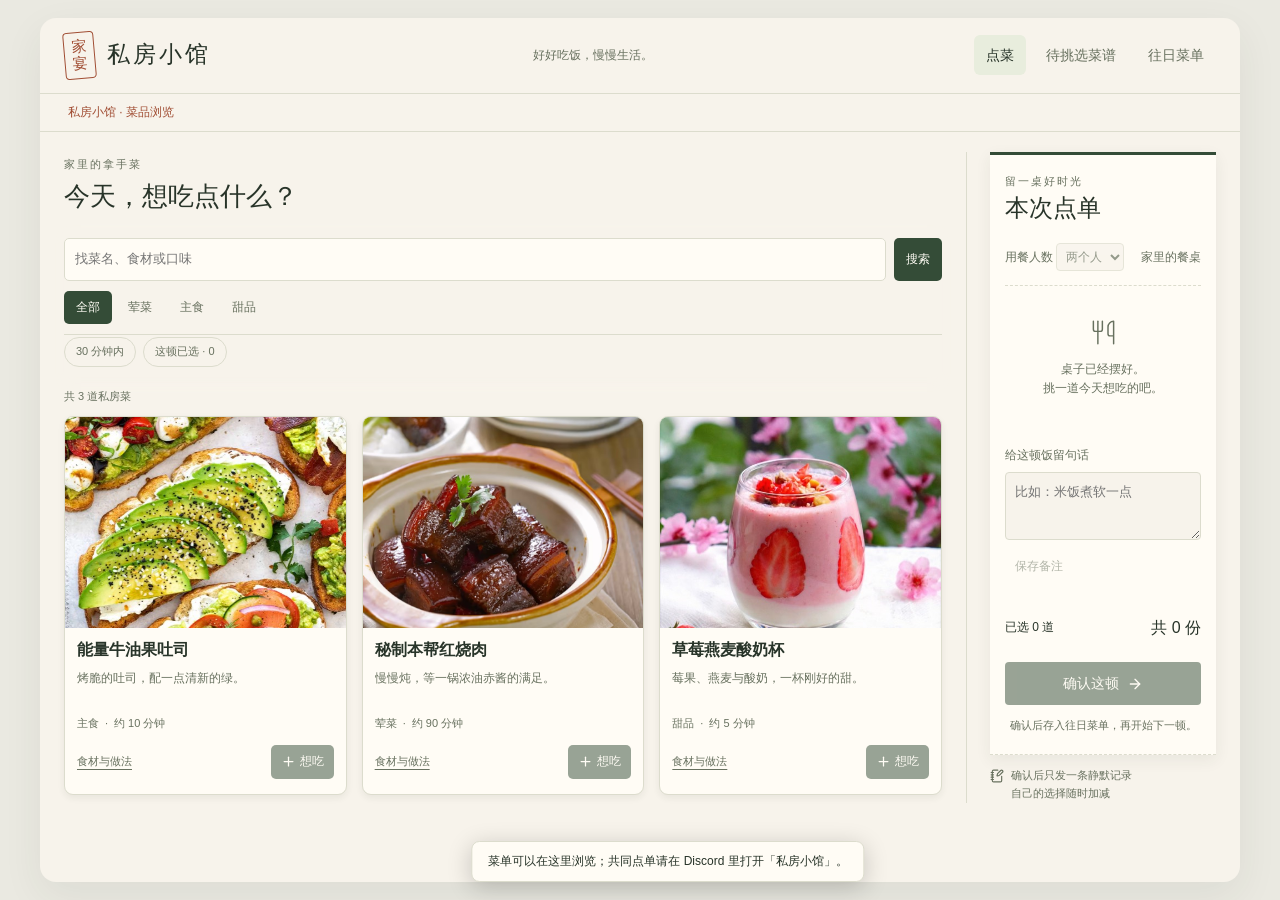
==== commit 5a7ec478: "Improve bistro cards, mobile ordering and browsing continuity" ====
--- a/bistro/index.html
+++ b/bistro/index.html
@@ -1,5 +1,5 @@
 <!doctype html>
 <html lang="zh-CN">
-<head><meta charset="utf-8"><meta name="viewport" content="width=device-width,initial-scale=1,viewport-fit=cover"><meta name="color-scheme" content="light dark"><title>私房小馆 · 今天想吃什么</title><link rel="stylesheet" href="./style.css?v=3f7c76dc5117"><link rel="stylesheet" href="./app.css?v=2f7aa486238c"><script type="module" src="./app.js?v=6e01ffc1e6b0"></script></head>
+<head><meta charset="utf-8"><meta name="viewport" content="width=device-width,initial-scale=1,viewport-fit=cover"><meta name="color-scheme" content="light dark"><title>私房小馆 · 今天想吃什么</title><link rel="stylesheet" href="./style.css?v=3f7c76dc5117"><link rel="stylesheet" href="./app.css?v=97b562aaf9bc"><script type="module" src="./app.js?v=b6763eb99112"></script></head>
 <body><div id="bistro-app"><div class="kitchen" aria-label="私房小馆"><header class="k-top"><div class="k-brand"><span class="k-seal" aria-hidden="true">家<br>宴</span>私房小馆</div><span class="k-caption">好好吃饭，慢慢生活。</span></header><div class="k-loading" role="status">正在摆好餐桌…</div></div></div><noscript>请开启 JavaScript 后打开私房小馆。</noscript></body>
 </html>
--- a/bistro/app.css
+++ b/bistro/app.css
@@ -18,3 +18,41 @@
 @media(max-width:520px){body{padding:0}#bistro-app .k-layout{grid-template-columns:1fr}#bistro-app .k-side{position:static;padding:20px 0 0;border-left:0;border-top:1px solid var(--k-rule)}#bistro-app .k-ticket{max-height:none}#bistro-app .k-grid{grid-template-columns:repeat(2,minmax(0,1fr));gap:12px}#bistro-app .k-dish-copy{padding:8px}#bistro-app .k-card-heading h3{font-size:15px}#bistro-app .k-dish .k-note{display:none}#bistro-app .k-dish .k-meta{margin:8px 0;font-size:10px}#bistro-app .k-dish-bottom{flex-wrap:wrap}#bistro-app .k-mobile-cart{display:flex;margin:0 0 14px}#bistro-app .k-drawer-shade{padding:8px}#bistro-app .k-drawer{padding:0 18px}#bistro-app .k-detail-top,#bistro-app .k-recipe-body{grid-template-columns:1fr;gap:18px}#bistro-app .k-detail-top img{max-height:240px}#bistro-app .k-drawer-bar{padding:10px 0}#bistro-app .k-menu-heading{flex-wrap:nowrap}#bistro-app .k-menu-heading h1{font-size:22px}#bistro-app .k-browse-tools{top:0}}
 
 #bistro-app .k-editor fieldset{border:0;padding:0;margin:0;min-width:0}
+
+/* Clear selection feedback, quiet filtering and a reachable mobile table. */
+#bistro-app .k-dish-selected{border-color:var(--k-green);box-shadow:0 0 0 1px var(--k-green)}
+#bistro-app .k-selected-badge{position:absolute;left:9px;bottom:9px;padding:4px 9px;border-radius:20px;background:var(--k-green);color:var(--k-on);font-size:11px;box-shadow:0 2px 8px #0003}
+#bistro-app .k-card-stepper{gap:0;background:var(--k-soft);border-radius:6px;overflow:hidden;flex-shrink:0}
+#bistro-app .k-card-stepper button{width:32px;min-height:34px;border:0;background:transparent}
+#bistro-app .k-card-stepper span{min-width:22px;text-align:center;font-size:13px}
+#bistro-app .k-quick-filters{display:flex;gap:7px;padding:2px 0 10px;flex-wrap:wrap}
+#bistro-app .k-quick-filters button{min-height:30px;border:1px solid var(--k-rule);border-radius:20px;padding:3px 11px;font-size:11px;color:var(--k-sub)}
+#bistro-app .k-quick-filters button[aria-pressed=true]{border-color:var(--k-green);background:var(--k-soft);color:var(--k-green)}
+#bistro-app .k-empty-page{grid-column:1/-1;min-height:200px;display:flex;flex-direction:column;align-items:center;justify-content:center;gap:14px;text-align:center}
+#bistro-app .k-ai-pick{padding:16px 0;border-top:1px solid var(--k-rule)}
+#bistro-app .k-ai-pick h3{font:600 20px/1.4 'Songti SC',serif}
+#bistro-app .k-ai-pick p{font-size:13px;margin:8px 0}
+#bistro-app .k-modal .k-drawer-bar h2{font-size:22px}
+#bistro-app .k-mobile-dock{display:none}
+#bistro-app .k-notice:empty{display:none}
+#bistro-app .k-notice:not(:empty){position:fixed;bottom:18px;left:50%;transform:translateX(-50%);z-index:16;width:max-content;max-width:min(90vw,560px);border:1px solid var(--k-rule);padding:10px 16px;background:var(--k-panel);color:var(--k-ink);box-shadow:0 5px 25px #0003;border-radius:8px;font-size:12px;pointer-events:none}
+#bistro-app .k-sheet-shade{position:fixed;inset:0;z-index:10;background:#101b1680;display:flex;align-items:flex-end;justify-content:center}
+#bistro-app .k-cart-sheet{width:100%;max-height:90dvh;overflow:hidden;border-radius:18px 18px 0 0;background:var(--k-panel);box-shadow:0 -15px 60px #0003}
+#bistro-app .k-sheet-ticket{position:static;border:0;padding:0!important}
+#bistro-app .k-sheet-ticket .k-ticket{max-height:90dvh;padding:0 20px calc(20px + env(safe-area-inset-bottom));border-top:0;box-shadow:none;overflow:auto;overscroll-behavior:contain}
+#bistro-app .k-sheet-ticket .k-source{display:none}
+#bistro-app .k-sheet-bar{position:sticky;top:0;z-index:2;background:var(--k-panel);display:flex;justify-content:space-between;align-items:center;padding:12px 0;border-bottom:1px solid var(--k-rule);margin-bottom:12px}
+#bistro-app .k-sheet-bar button{font-size:13px;color:var(--k-sub)}
+#bistro-app .k-ticket-checkout{position:sticky;bottom:0;background:var(--k-panel);padding:10px 0 2px}
+@media(max-width:520px){
+ #bistro-app .k-layout{padding-bottom:108px}
+ #bistro-app .k-mobile-dock{position:fixed;bottom:0;left:0;right:0;z-index:5;display:flex;justify-content:space-between;align-items:center;gap:12px;padding:12px 18px calc(12px + env(safe-area-inset-bottom));background:var(--k-panel);border-top:1px solid var(--k-rule);box-shadow:0 -4px 20px #0001}
+ #bistro-app .k-mobile-dock strong{font-size:14px;font-weight:600;display:block}
+ #bistro-app .k-mobile-dock small{display:block;font-size:10px;color:var(--k-sub);margin-top:3px}
+ #bistro-app .k-notice:not(:empty){bottom:92px}
+ #bistro-app .k-card-stepper button{min-height:36px;width:30px}
+ #bistro-app .k-search input,#bistro-app .k-modal textarea,#bistro-app .k-comment textarea,#bistro-app .k-editor input,#bistro-app .k-editor textarea{font-size:16px}
+ #bistro-app .k-quick-filters button{min-height:36px}
+ #bistro-app .k-dish-bottom{gap:8px}
+}
+@media(pointer:coarse){#bistro-app .k-card-stepper button{min-width:44px;min-height:44px}}
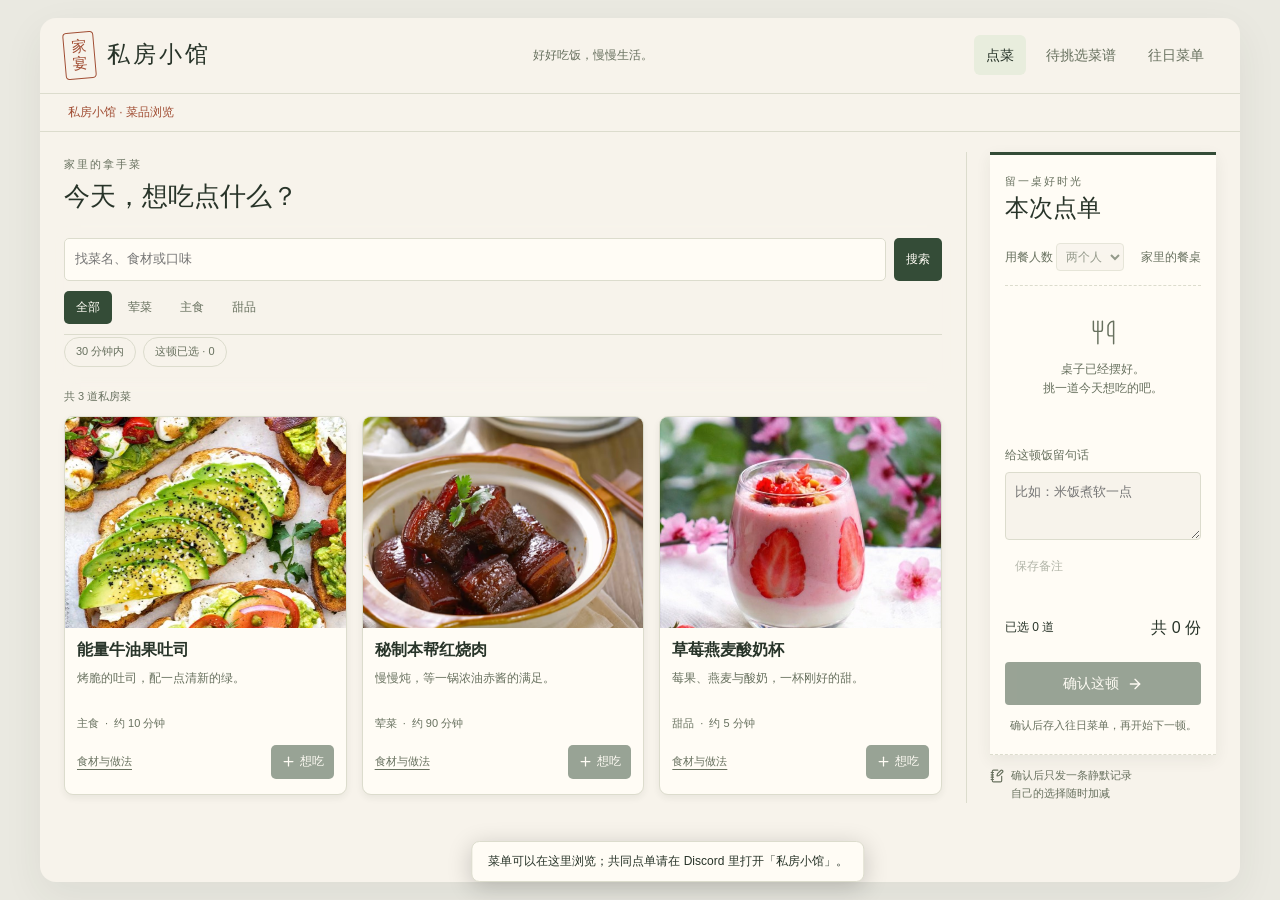
==== commit 78e0ab20: "Fit menu controls to short Discord Activity windows" ====
--- a/bistro/index.html
+++ b/bistro/index.html
@@ -1,5 +1,5 @@
 <!doctype html>
 <html lang="zh-CN">
-<head><meta charset="utf-8"><meta name="viewport" content="width=device-width,initial-scale=1,viewport-fit=cover"><meta name="color-scheme" content="light dark"><title>私房小馆 · 今天想吃什么</title><link rel="stylesheet" href="./style.css?v=3f7c76dc5117"><link rel="stylesheet" href="./app.css?v=97b562aaf9bc"><script type="module" src="./app.js?v=b6763eb99112"></script></head>
+<head><meta charset="utf-8"><meta name="viewport" content="width=device-width,initial-scale=1,viewport-fit=cover"><meta name="color-scheme" content="light dark"><title>私房小馆 · 今天想吃什么</title><link rel="stylesheet" href="./style.css?v=3f7c76dc5117"><link rel="stylesheet" href="./app.css?v=029973015389"><script type="module" src="./app.js?v=b6763eb99112"></script></head>
 <body><div id="bistro-app"><div class="kitchen" aria-label="私房小馆"><header class="k-top"><div class="k-brand"><span class="k-seal" aria-hidden="true">家<br>宴</span>私房小馆</div><span class="k-caption">好好吃饭，慢慢生活。</span></header><div class="k-loading" role="status">正在摆好餐桌…</div></div></div><noscript>请开启 JavaScript 后打开私房小馆。</noscript></body>
 </html>
--- a/bistro/app.css
+++ b/bistro/app.css
@@ -56,3 +56,25 @@
  #bistro-app .k-dish-bottom{gap:8px}
 }
 @media(pointer:coarse){#bistro-app .k-card-stepper button{min-width:44px;min-height:44px}}
+/* Discord often gives the Activity a short viewport: show food before the fold. */
+@media(max-height:650px) and (min-width:521px){
+ #bistro-app .k-top{padding:8px 20px}
+ #bistro-app .k-seal{font-size:12px;padding:3px 6px}
+ #bistro-app .k-brand{font-size:20px}
+ #bistro-app .k-connect{padding:4px 20px}
+ #bistro-app .k-layout{padding-top:12px}
+ #bistro-app .k-menu-heading{margin-bottom:6px}
+ #bistro-app .k-menu-heading .k-eyebrow{display:none}
+ #bistro-app .k-menu-heading h1{font-size:22px}
+ #bistro-app .k-browse-tools{padding-top:4px}
+ #bistro-app .k-filters{margin-top:6px;padding-bottom:5px}
+ #bistro-app .k-list-caption{padding:4px 0}
+}
+@media(max-height:650px) and (min-width:800px){
+ #bistro-app .k-browse-tools{display:grid;grid-template-columns:minmax(0,1fr) auto;column-gap:10px;align-items:center}
+ #bistro-app .k-search{grid-column:1/-1}
+ #bistro-app .k-filters{min-width:0;border:0;margin:6px 0 0}
+ #bistro-app .k-filters button{padding:4px 9px}
+ #bistro-app .k-quick-filters{padding:5px 0 0;gap:5px}
+ #bistro-app .k-quick-filters button{font-size:10px;padding:3px 8px}
+}
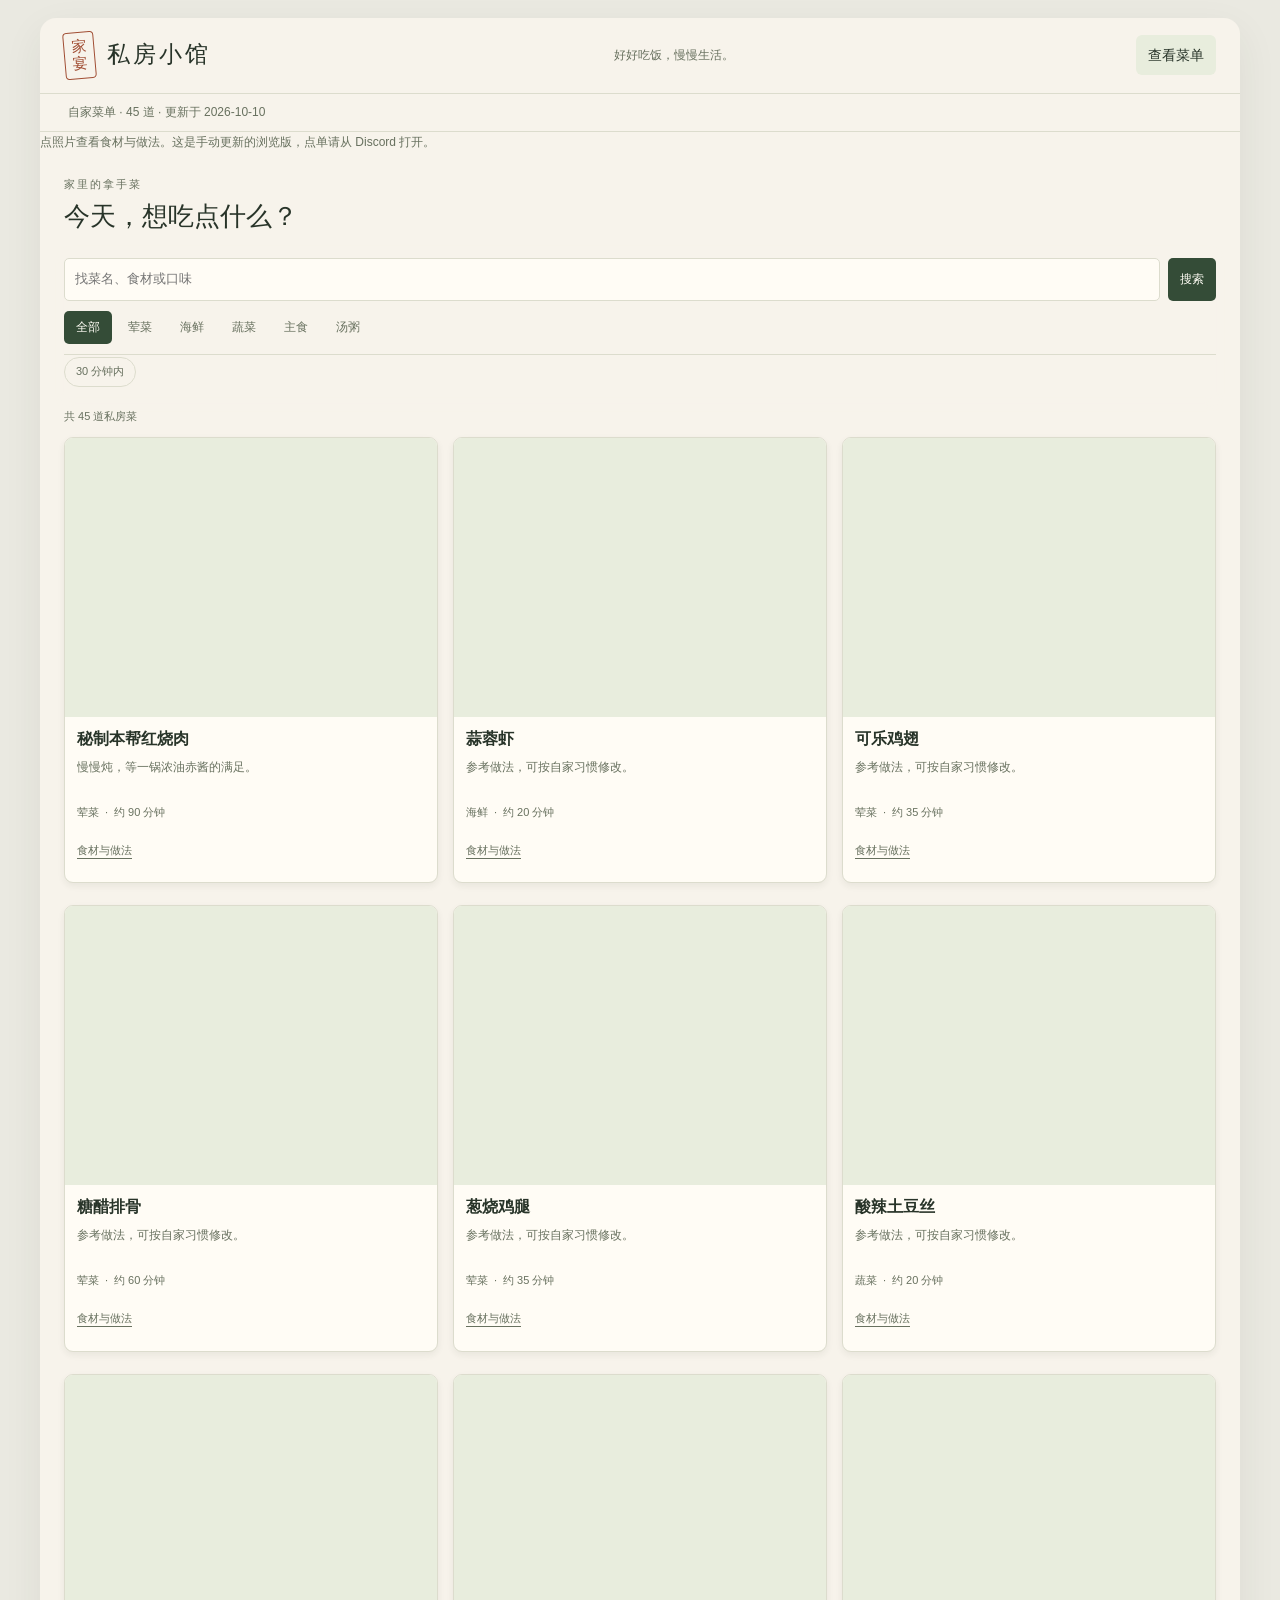
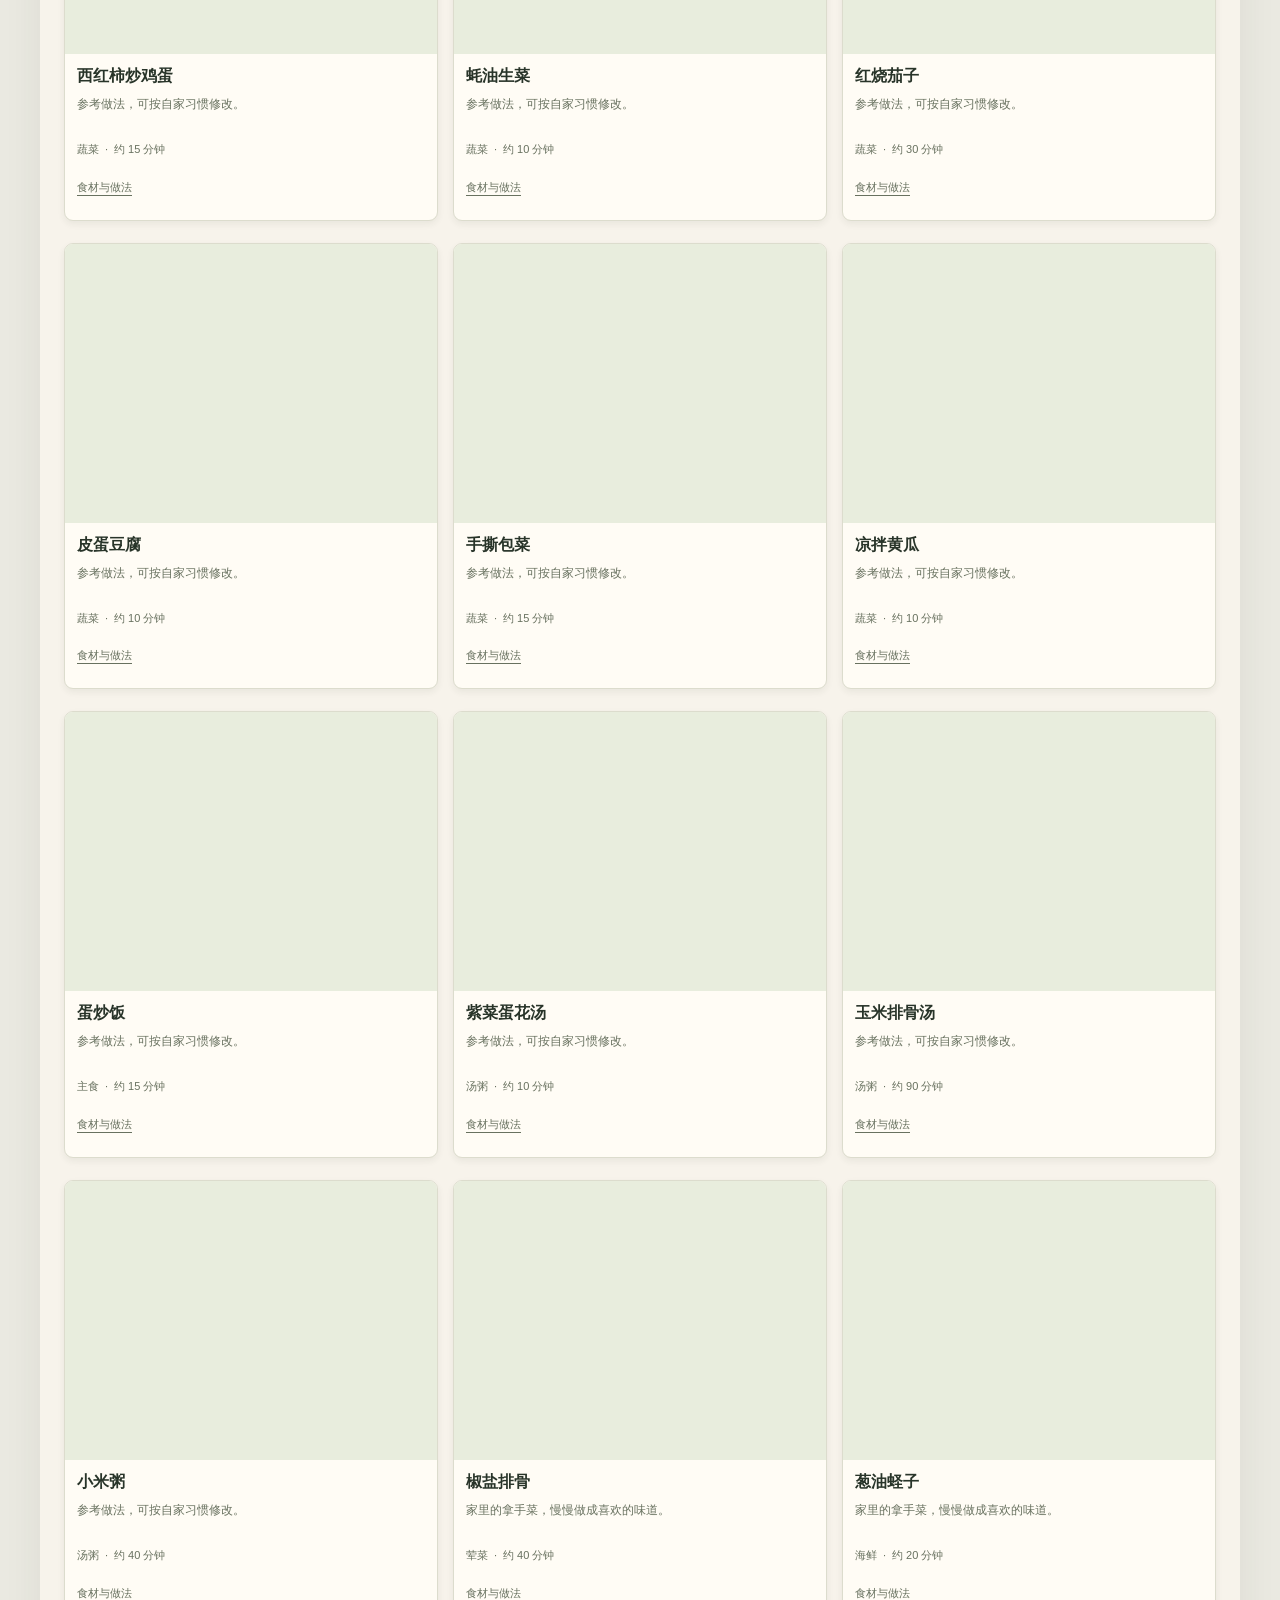
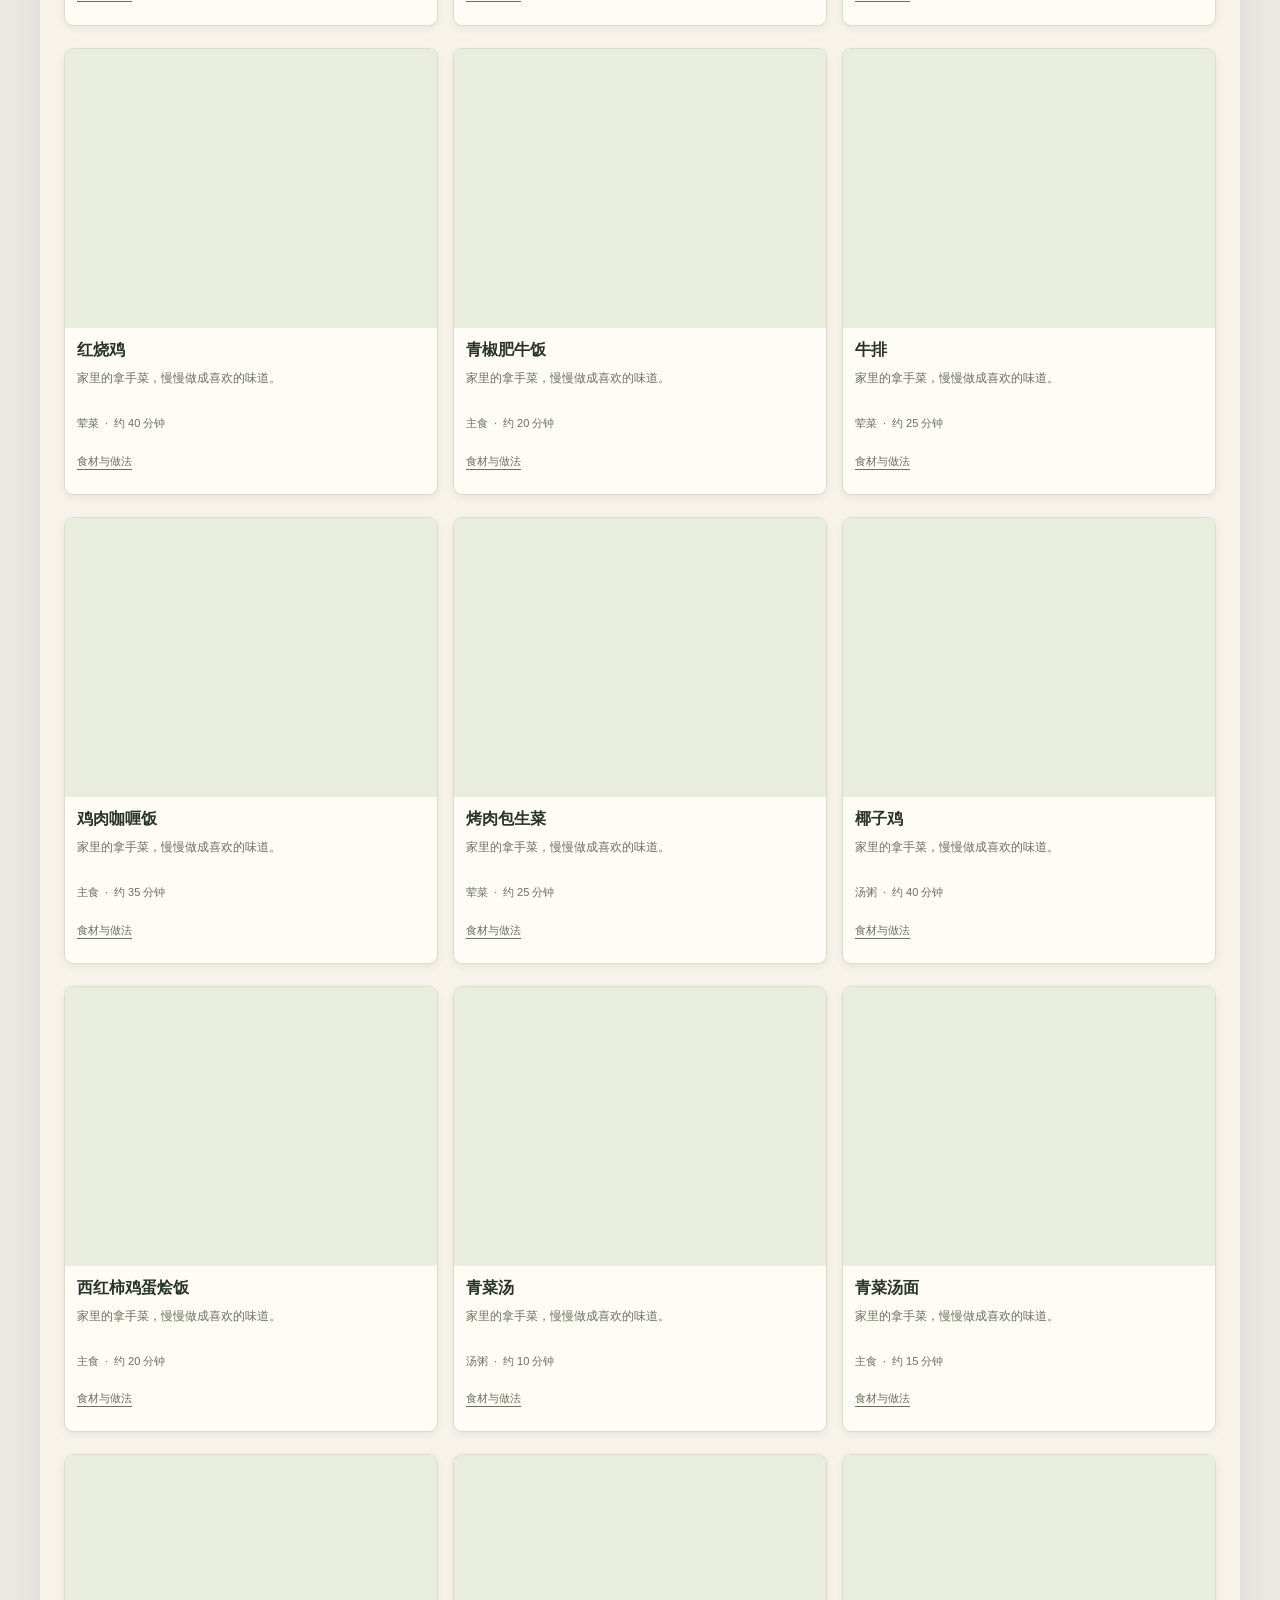
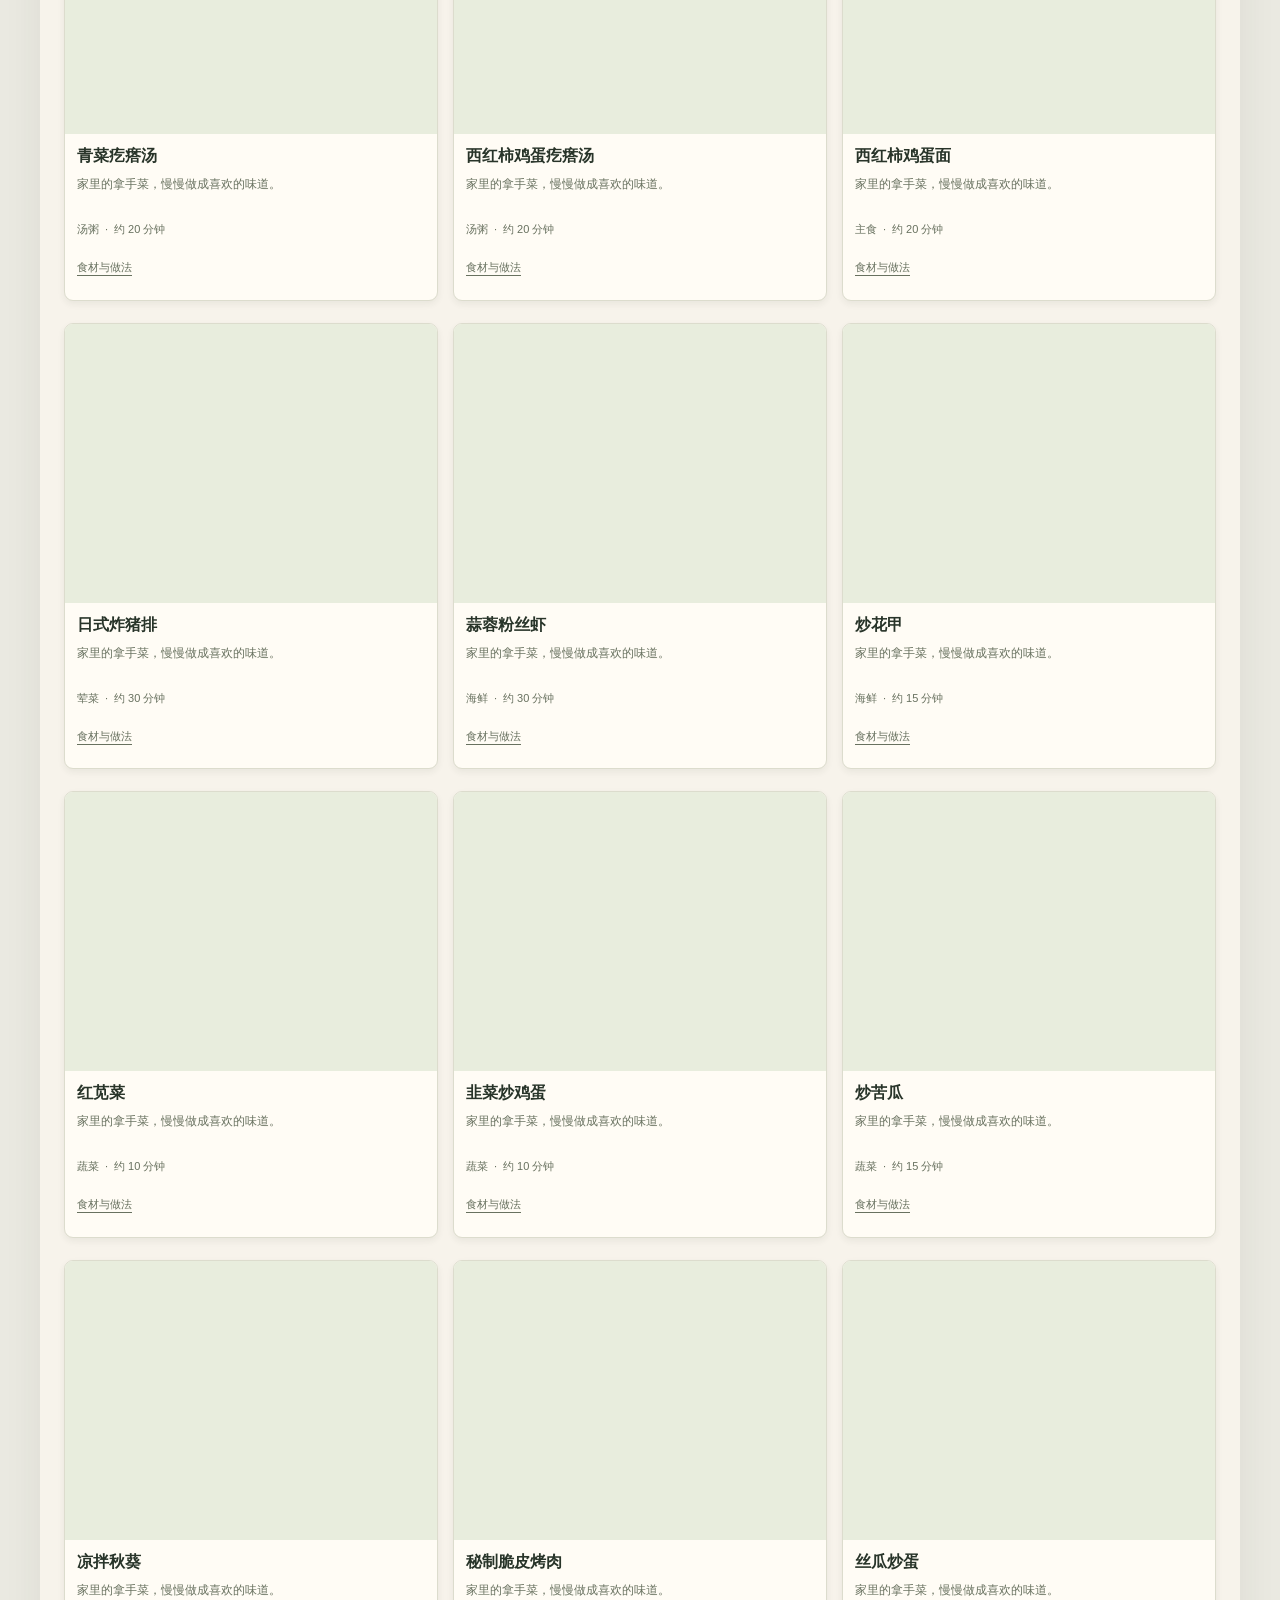
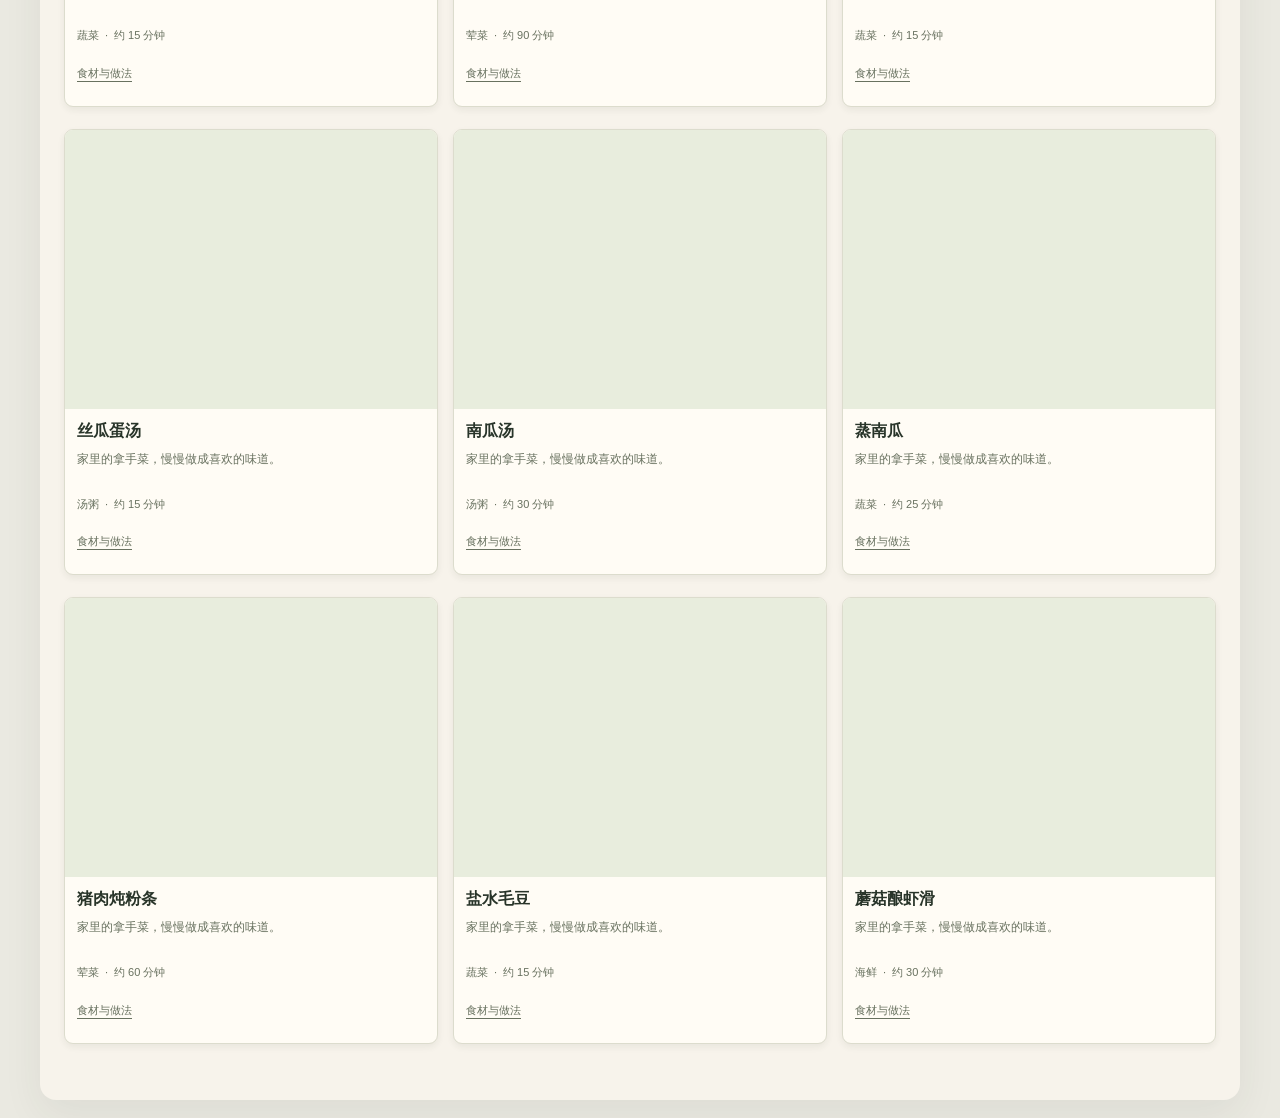
==== commit eaa16a30: "将独立网页菜单更新为当前 45 道私房菜 手动同步当前菜单的菜名、照片、食材与做法，独立网页显示更新时间并保留搜索、分类和详情。网页浏览不请求 Discord 或 Cloudflare；Discord" ====
--- a/bistro/index.html
+++ b/bistro/index.html
@@ -1,5 +1,5 @@
 <!doctype html>
 <html lang="zh-CN">
-<head><meta charset="utf-8"><meta name="viewport" content="width=device-width,initial-scale=1,viewport-fit=cover"><meta name="color-scheme" content="light dark"><title>私房小馆 · 今天想吃什么</title><link rel="stylesheet" href="./style.css?v=3f7c76dc5117"><link rel="stylesheet" href="./app.css?v=029973015389"><script type="module" src="./app.js?v=b6763eb99112"></script></head>
+<head><meta charset="utf-8"><meta name="viewport" content="width=device-width,initial-scale=1,viewport-fit=cover"><meta name="color-scheme" content="light dark"><title>私房小馆 · 今天想吃什么</title><link rel="stylesheet" href="./style.css?v=3f7c76dc5117"><link rel="stylesheet" href="./app.css?v=b62e66a25207"><script type="module" src="./app.js?v=dce84326c729"></script></head>
 <body><div id="bistro-app"><div class="kitchen" aria-label="私房小馆"><header class="k-top"><div class="k-brand"><span class="k-seal" aria-hidden="true">家<br>宴</span>私房小馆</div><span class="k-caption">好好吃饭，慢慢生活。</span></header><div class="k-loading" role="status">正在摆好餐桌…</div></div></div><noscript>请开启 JavaScript 后打开私房小馆。</noscript></body>
 </html>
--- a/bistro/app.css
+++ b/bistro/app.css
@@ -78,3 +78,8 @@
  #bistro-app .k-quick-filters{padding:5px 0 0;gap:5px}
  #bistro-app .k-quick-filters button{font-size:10px;padding:3px 8px}
 }
+
+/* Standalone menu snapshot has no shared-order controls. */
+#bistro-app .k-browse-only .k-layout{grid-template-columns:minmax(0,1fr)}
+#bistro-app .k-browse-only{padding-bottom:24px}
+#bistro-app .k-browse-note{color:var(--k-sub);font-size:12px;line-height:1.7;margin:0 0 16px}
